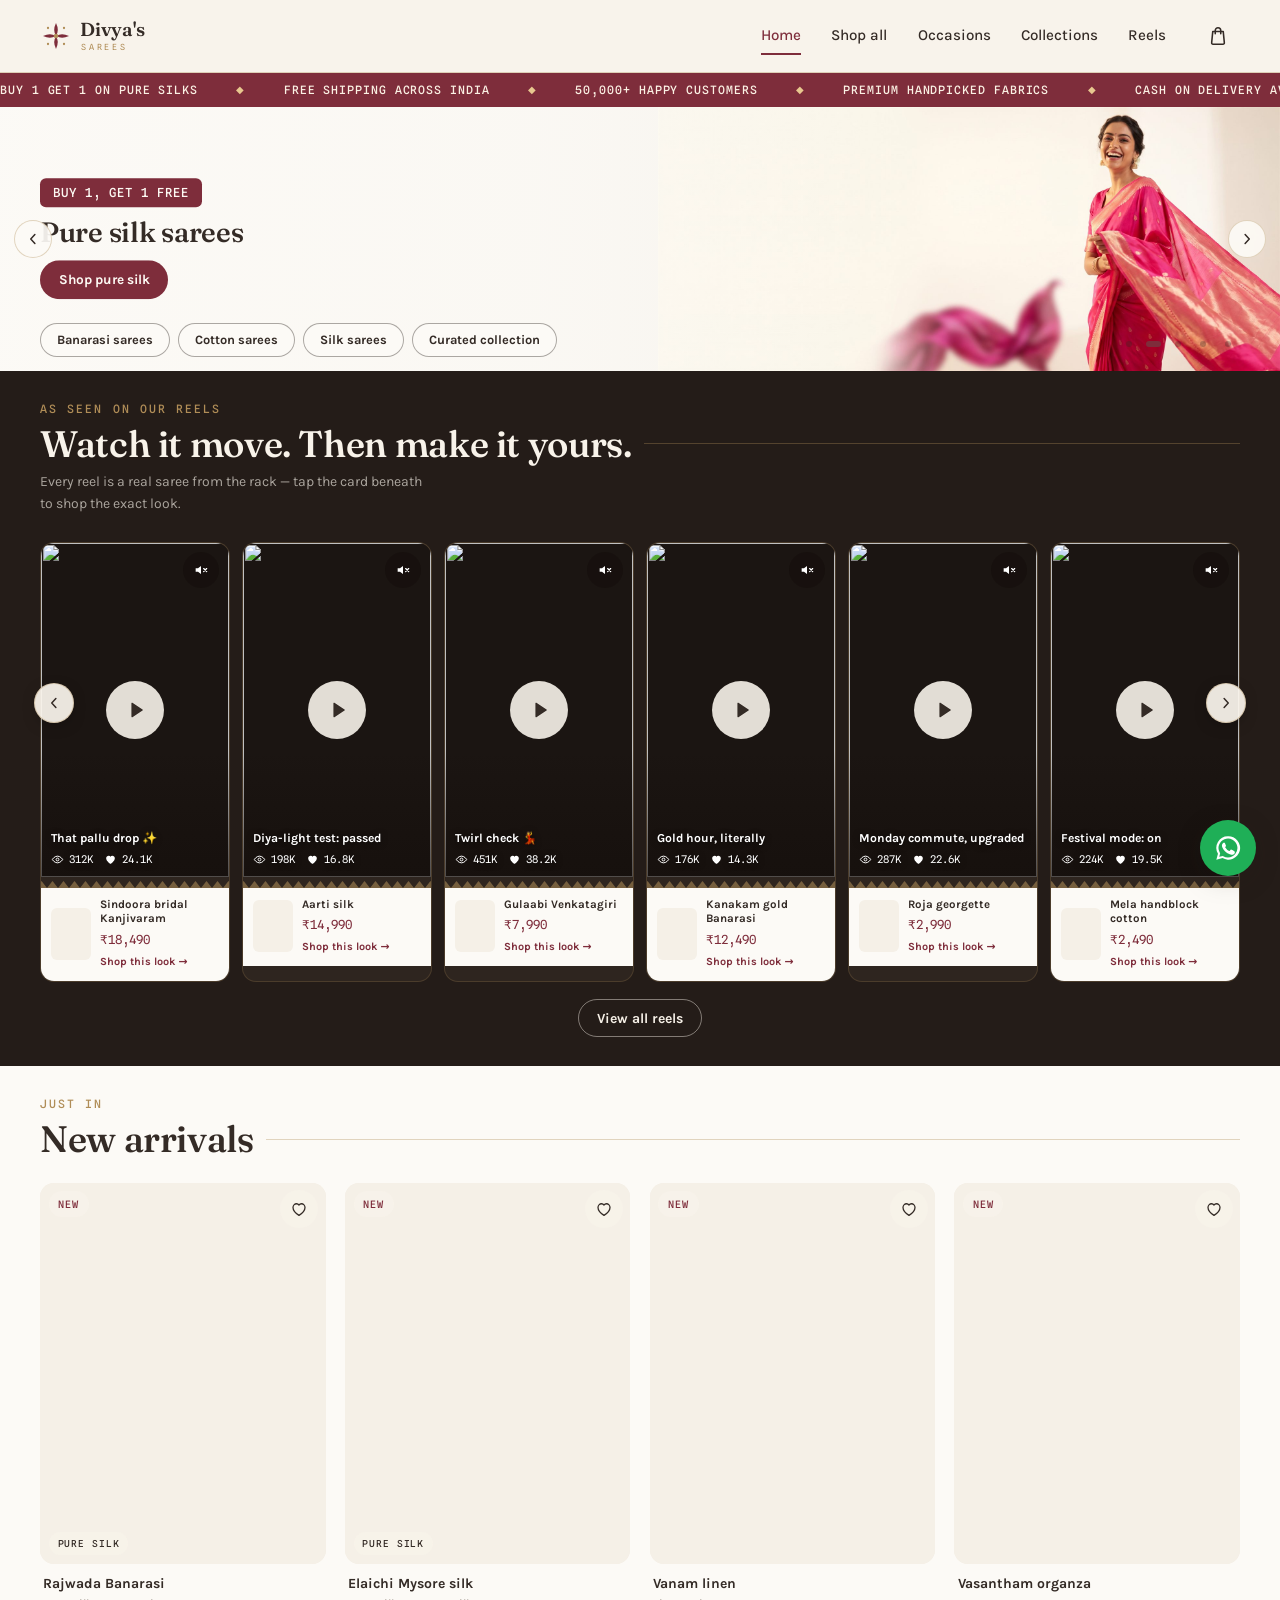
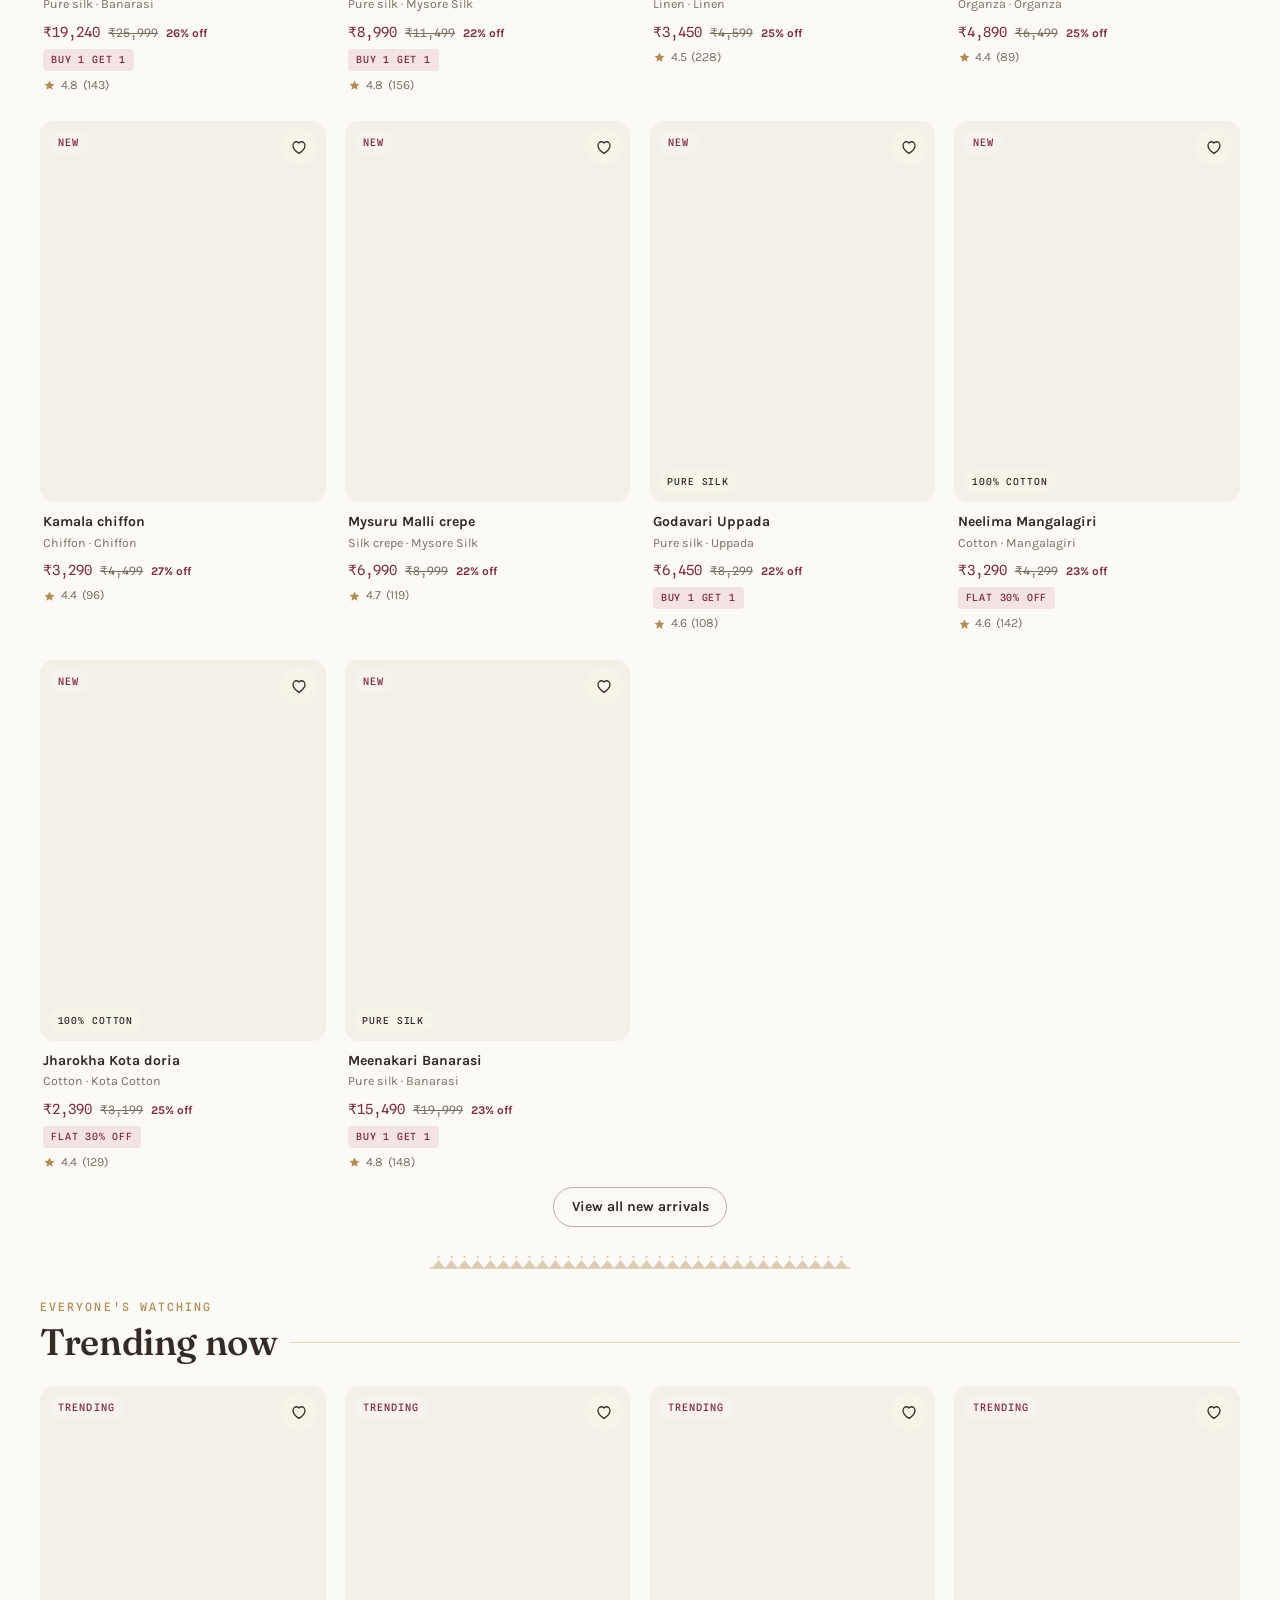
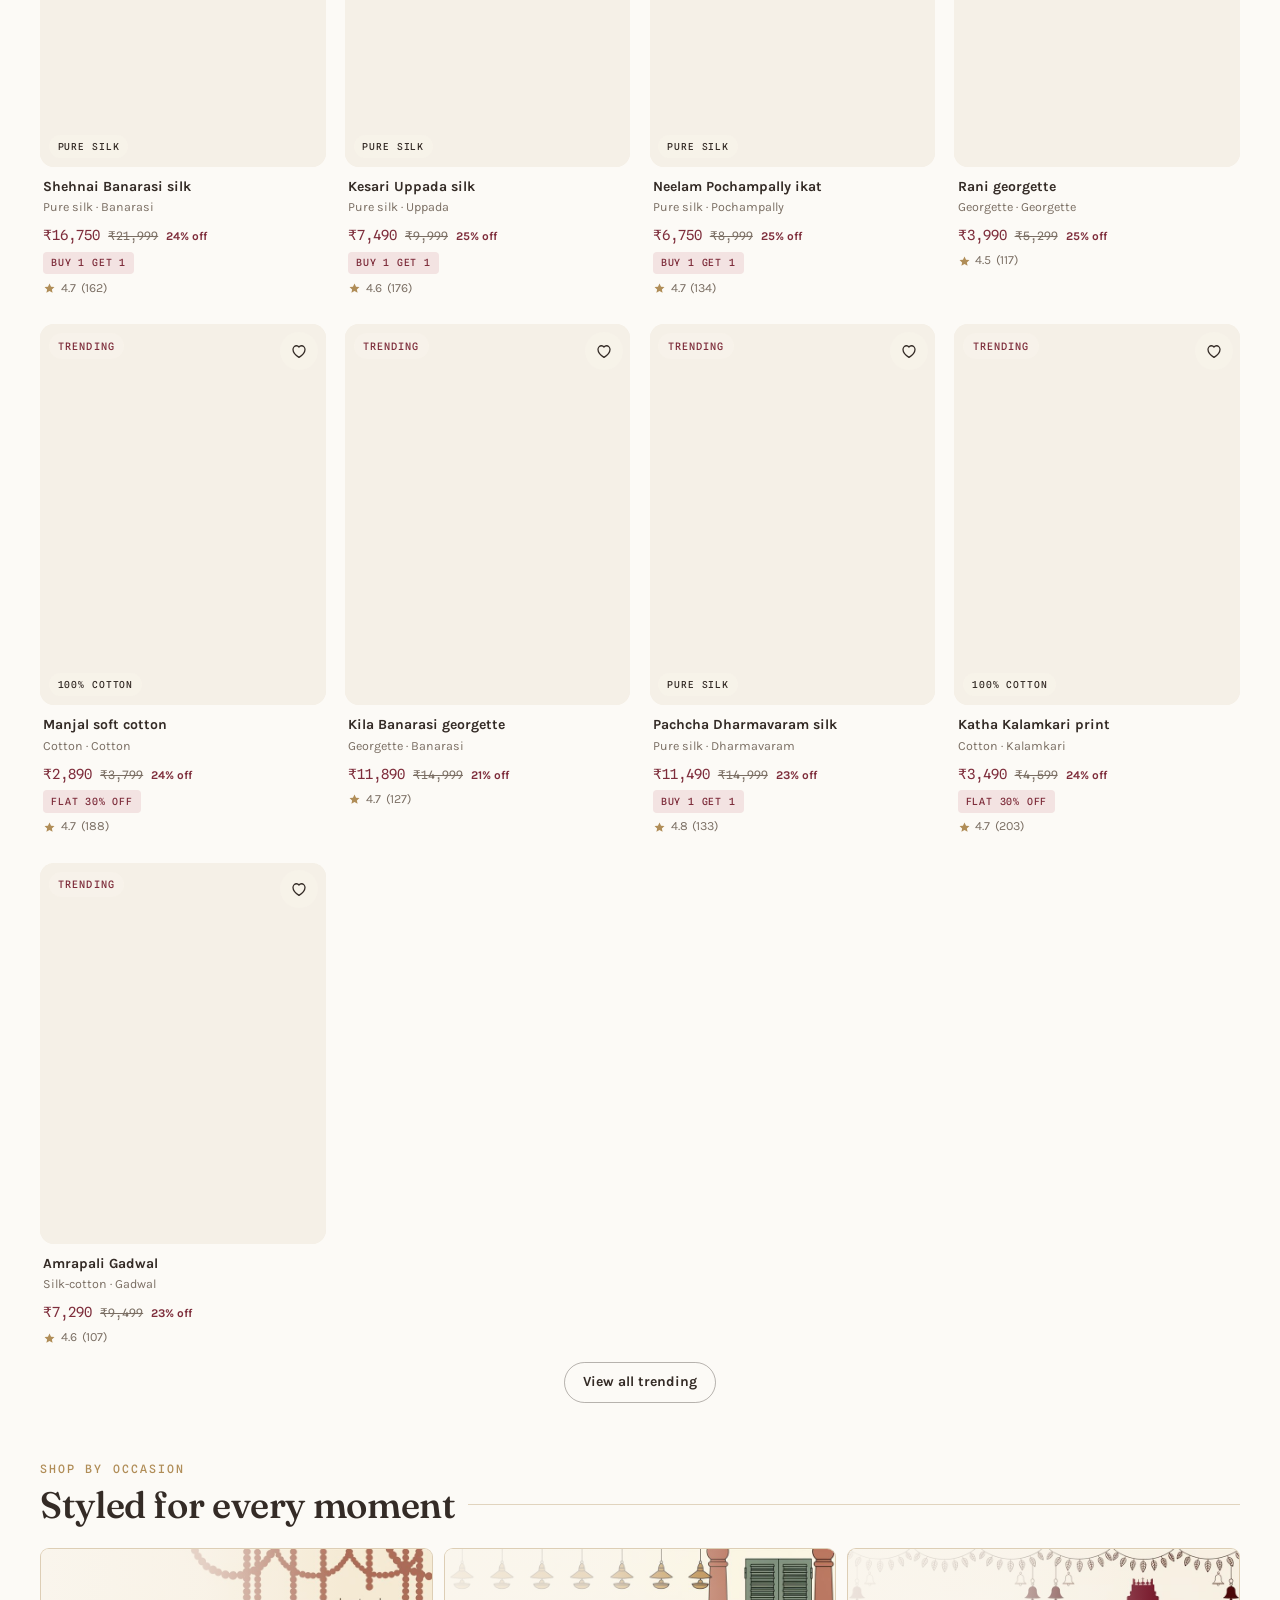
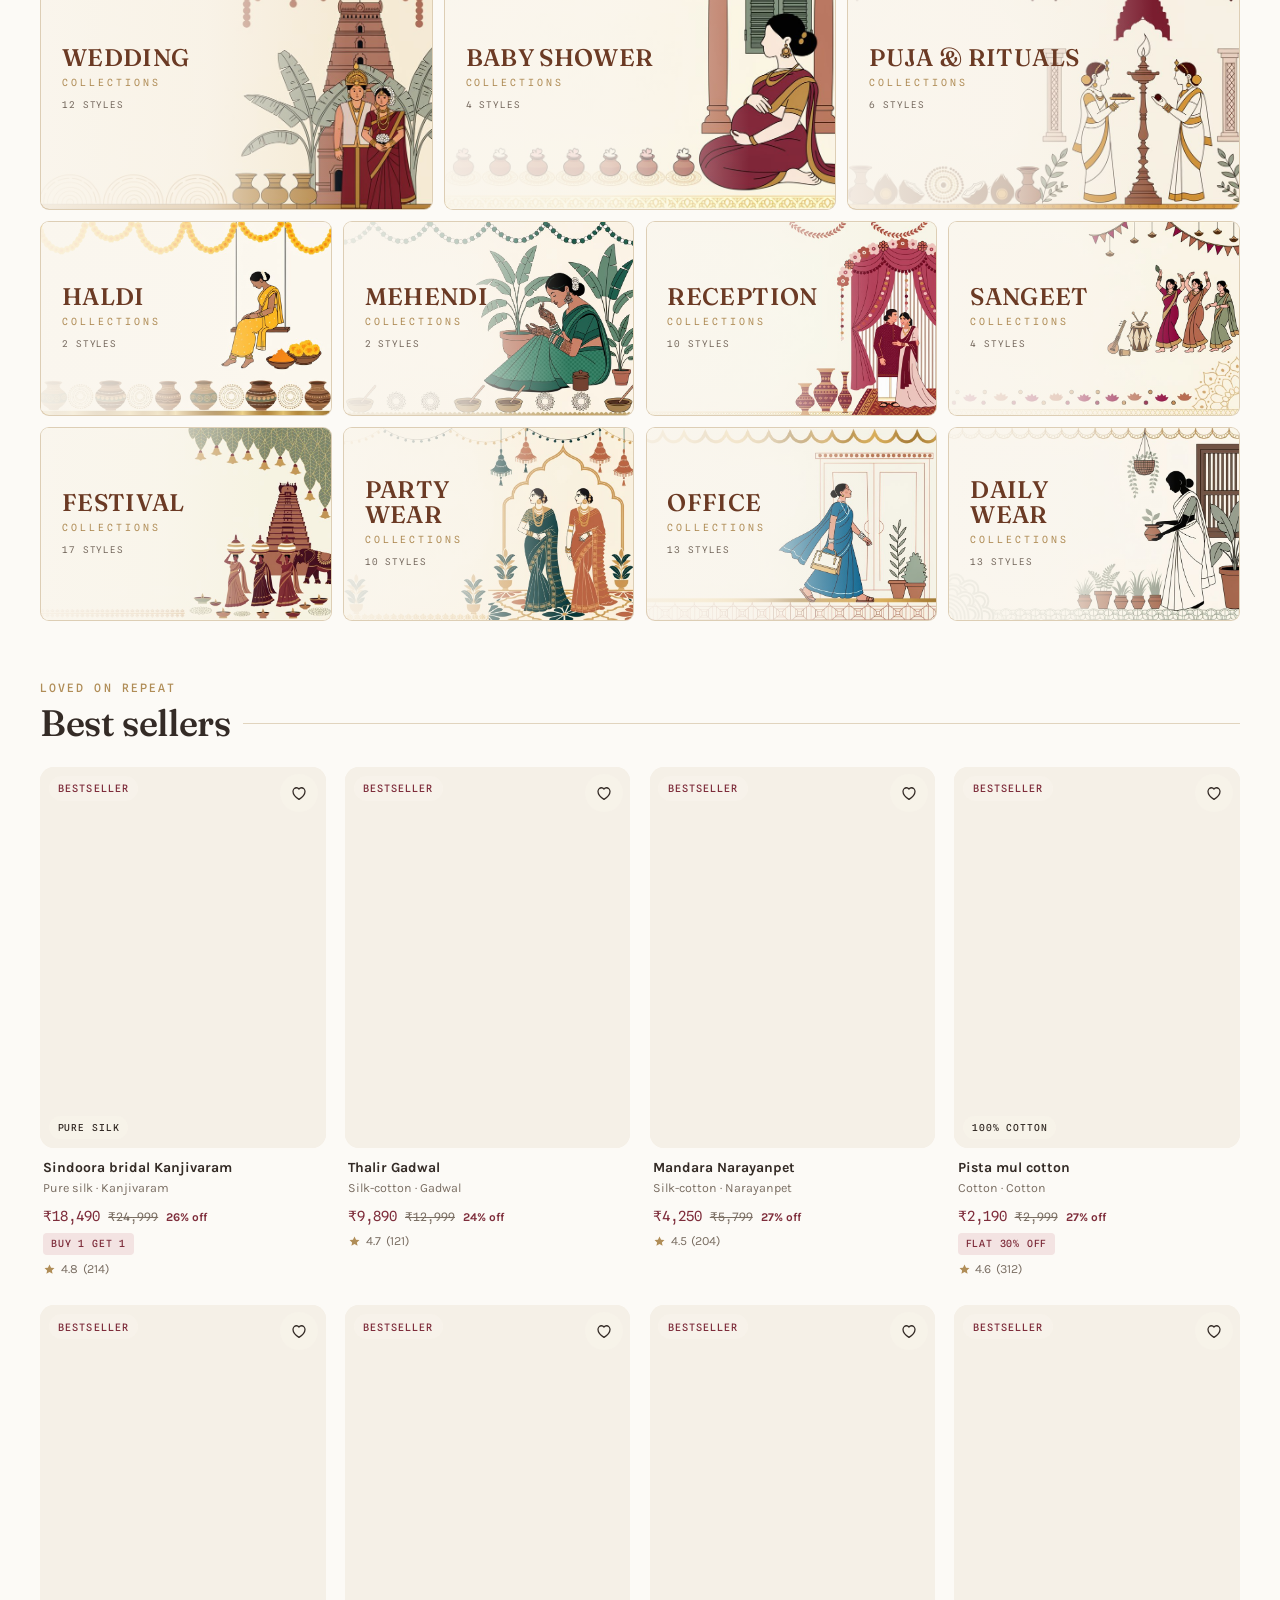
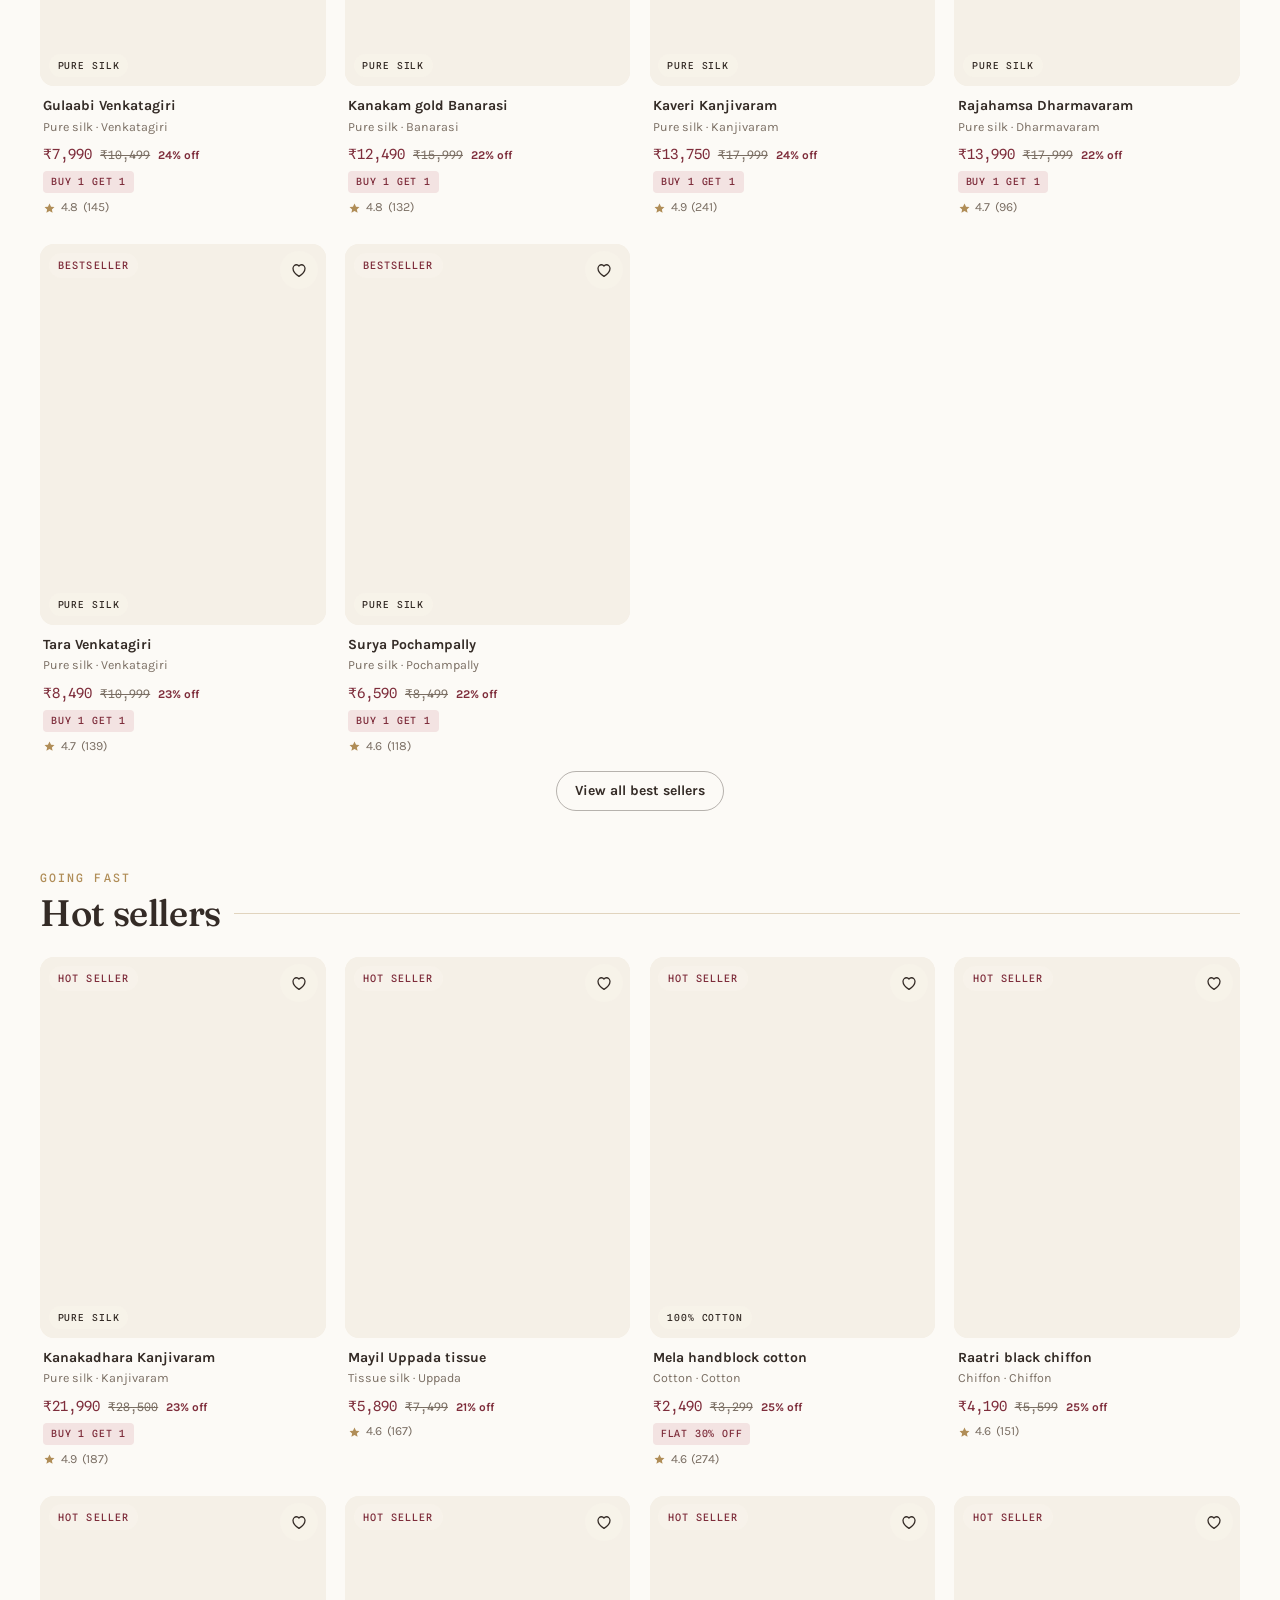
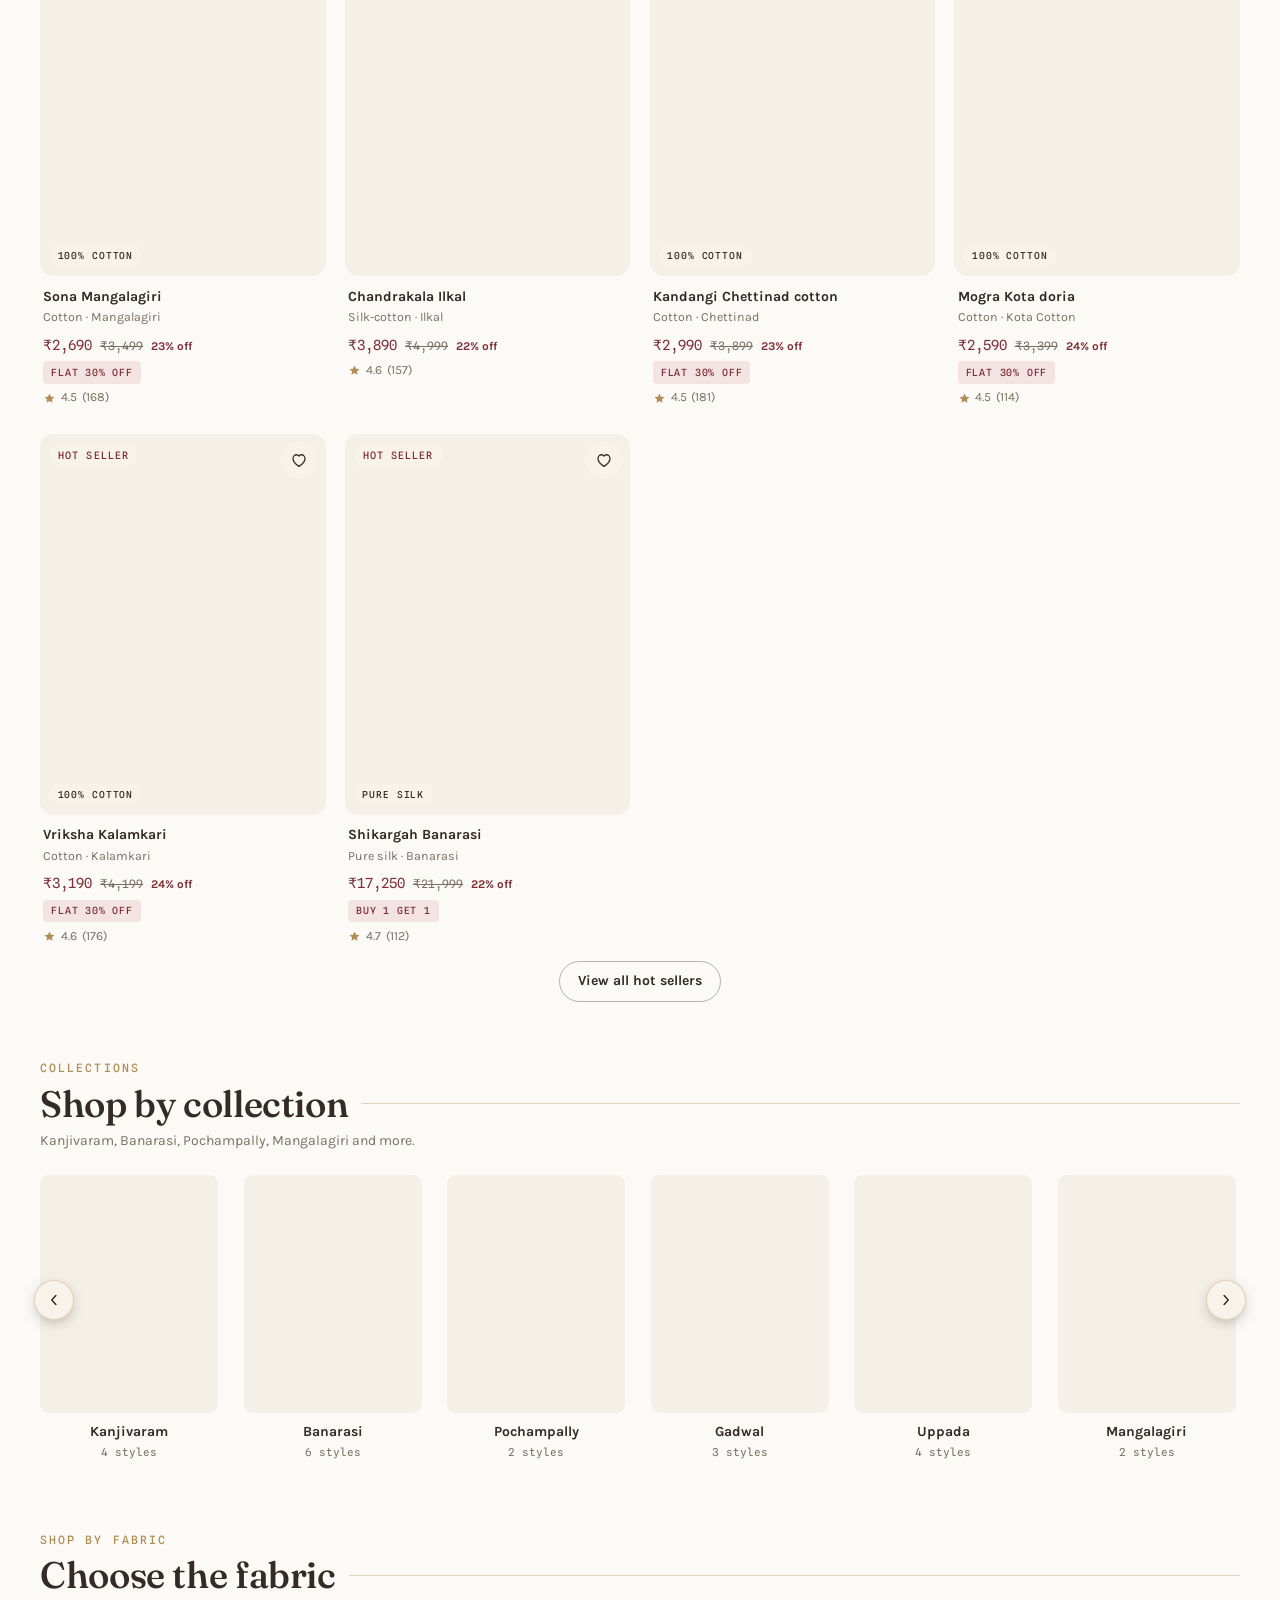
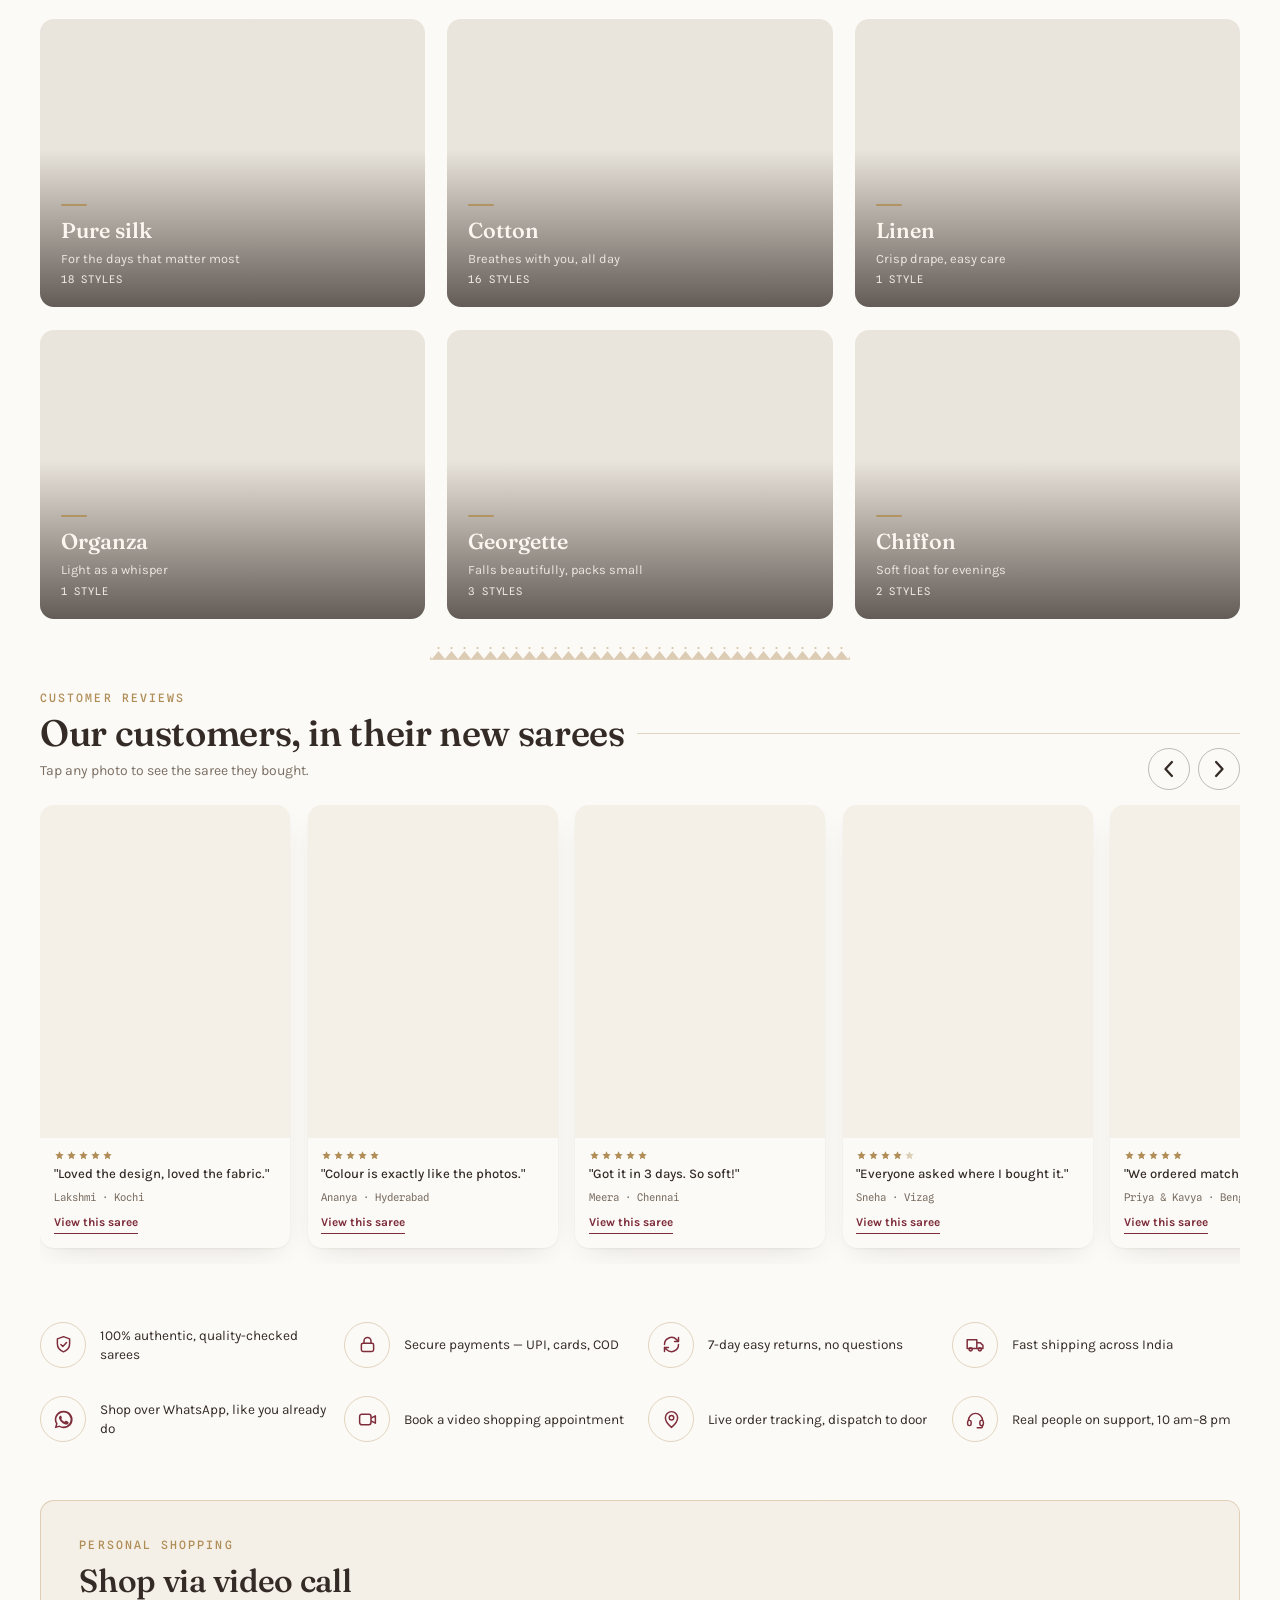
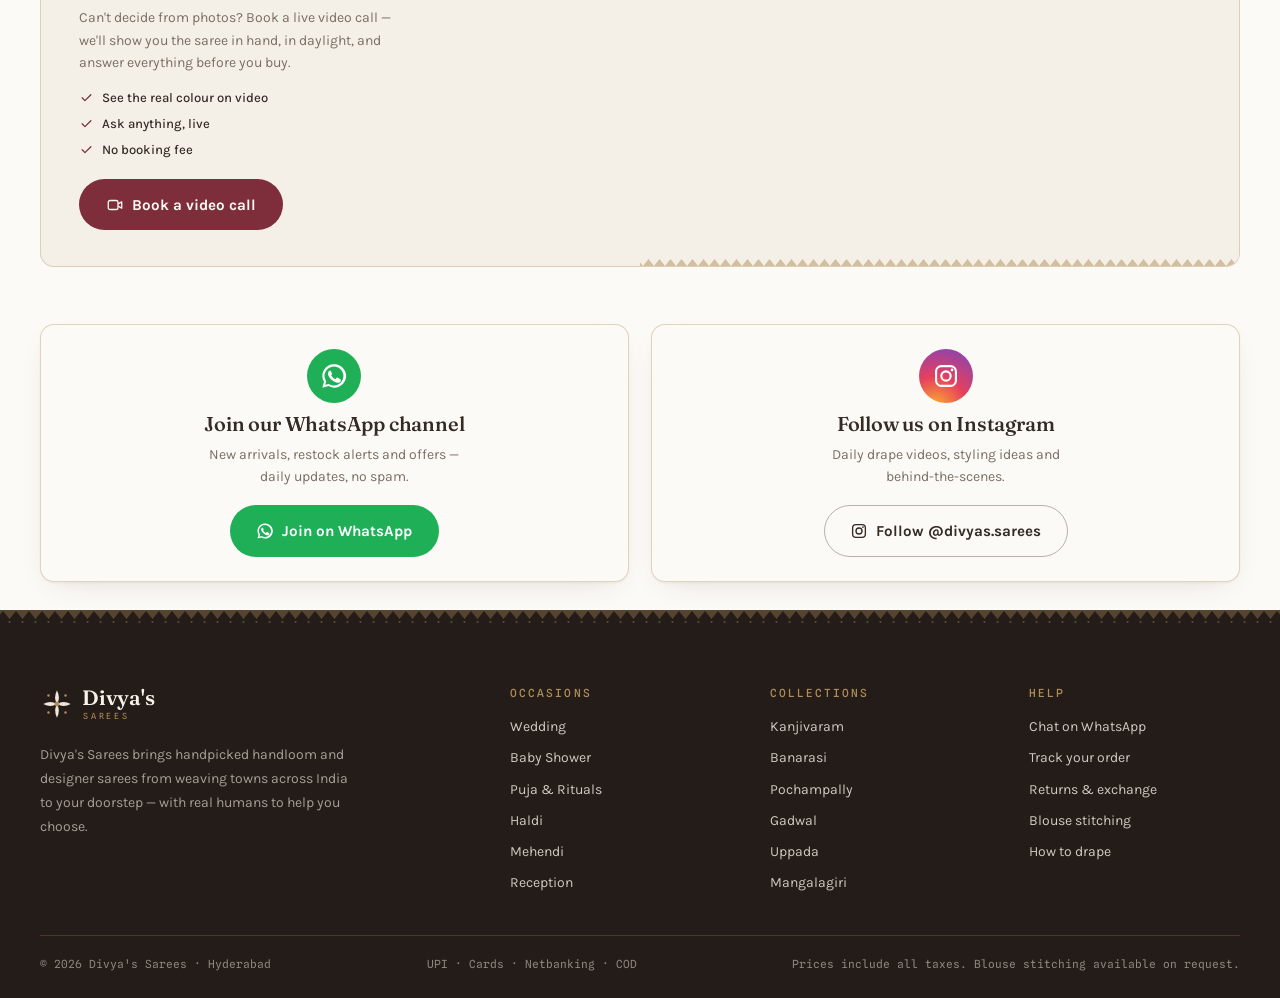
==== index.html @ c38b9ee7 "Initial commit: Divya's Sarees e-commerce template A production-ready, mobile-first e-commerce templ" ====
<!DOCTYPE html>
<html lang="en">
<head>
  <meta charset="UTF-8">
  <meta name="viewport" content="width=device-width, initial-scale=1.0">
  <title>Divya's Sarees — Handpicked sarees, delivered with love</title>
  <meta name="description" content="Handpicked Kanjivaram, Banarasi, cotton and designer sarees for weddings, festivals and every day. Shop on the site or over WhatsApp — fast shipping across India.">
  <meta name="theme-color" content="#FBF9F4">
  <link rel="preconnect" href="https://fonts.googleapis.com">
  <link rel="preconnect" href="https://fonts.gstatic.com" crossorigin>
  <link rel="preconnect" href="https://images.pexels.com">
  <link href="https://fonts.googleapis.com/css2?family=Fraunces:opsz,wght@9..144,450..650&family=Karla:wght@400;500;700&family=Spline+Sans+Mono:wght@400;500&display=swap" rel="stylesheet">
  <link rel="stylesheet" href="css/style.css">
  <link rel="icon" href="assets/brand/favicon.svg">
</head>
<body data-page="home">

  <main id="main">
    <h1 class="visually-hidden">Divya's Sarees — buy sarees online</h1>

    <!-- 1 · slim offer strip (compact on mobile, wider on desktop) -->
    <section class="offer-strip" id="offer-strip" aria-roledescription="carousel" aria-label="Current offers"></section>

    <!-- 2 · reels first — our buyers sell on Instagram -->
    <section class="section section--tight section--reels" id="reels">
      <div class="page">
        <div class="section-head reveal">
          <div>
            <span class="eyebrow">As seen on our reels</span>
            <h2>Watch it move. Then make it yours.</h2>
            <p class="sub">Every reel is a real saree from the rack — tap the card beneath to shop the exact look.</p>
          </div>
        </div>
        <div class="reel-wrap">
          <button class="reel-arrow reel-arrow--prev" type="button" aria-label="Scroll reels left"></button>
          <div class="reel-rail" id="reel-rail" tabindex="0" aria-label="Reels, scroll horizontally"></div>
          <button class="reel-arrow reel-arrow--next" type="button" aria-label="Scroll reels right"></button>
        </div>
        <div class="reel-foot">
          <button class="btn btn--ghost btn--sm" type="button" id="reel-viewall">View all reels</button>
        </div>
      </div>
    </section>

    <!-- 3 · new arrivals (vertical grid, View all below) -->
    <section class="section section--tight" id="new-arrivals">
      <div class="page">
        <div class="section-head reveal">
          <div><span class="eyebrow">Just in</span><h2>New arrivals</h2></div>
        </div>
        <div class="prod-grid" data-rail="new"></div>
        <div class="rail-foot"><a class="btn btn--ghost btn--sm" href="shop.html?tag=new">View all new arrivals</a></div>
      </div>
    </section>

    <div class="selvedge" aria-hidden="true"></div>

    <!-- 4 · trending -->
    <section class="section section--tight" id="trending">
      <div class="page">
        <div class="section-head reveal">
          <div><span class="eyebrow">Everyone's watching</span><h2>Trending now</h2></div>
        </div>
        <div class="prod-grid" data-rail="trending"></div>
        <div class="rail-foot"><a class="btn btn--ghost btn--sm" href="shop.html?tag=trending">View all trending</a></div>
      </div>
    </section>

    <!-- 5 · occasions: illustrated collection banners -->
    <section class="section section--tight" id="occasions">
      <div class="page">
        <div class="section-head reveal">
          <div>
            <span class="eyebrow">Shop by occasion</span>
            <h2>Styled for every moment</h2>
          </div>
        </div>
        <div class="occ-banners" id="occasion-grid"></div>
      </div>
    </section>

    <!-- 6 · best sellers -->
    <section class="section section--tight" id="bestsellers">
      <div class="page">
        <div class="section-head reveal">
          <div><span class="eyebrow">Loved on repeat</span><h2>Best sellers</h2></div>
        </div>
        <div class="prod-grid" data-rail="bestseller"></div>
        <div class="rail-foot"><a class="btn btn--ghost btn--sm" href="shop.html?tag=bestseller">View all best sellers</a></div>
      </div>
    </section>

    <!-- 7 · hot sellers -->
    <section class="section section--tight" id="hotsellers">
      <div class="page">
        <div class="section-head reveal">
          <div><span class="eyebrow">Going fast</span><h2>Hot sellers</h2></div>
        </div>
        <div class="prod-grid" data-rail="hot"></div>
        <div class="rail-foot"><a class="btn btn--ghost btn--sm" href="shop.html?tag=hot">View all hot sellers</a></div>
      </div>
    </section>

    <!-- 8 · collections -->
    <section class="section section--tight" id="collections">
      <div class="page">
        <div class="section-head reveal">
          <div>
            <span class="eyebrow">Collections</span>
            <h2>Shop by collection</h2>
            <p class="sub">Kanjivaram, Banarasi, Pochampally, Mangalagiri and more.</p>
          </div>
        </div>
        <div class="reel-wrap">
          <button class="reel-arrow reel-arrow--mid reel-arrow--prev" type="button" aria-label="Scroll collections left"></button>
          <div class="coll-rail" id="coll-rail" tabindex="0" aria-label="Collections, scroll horizontally"></div>
          <button class="reel-arrow reel-arrow--mid reel-arrow--next" type="button" aria-label="Scroll collections right"></button>
        </div>
      </div>
    </section>

    <!-- 9 · shop by fabric -->
    <section class="section section--tight" id="fabrics">
      <div class="page">
        <div class="section-head reveal">
          <div>
            <span class="eyebrow">Shop by fabric</span>
            <h2>Choose the fabric</h2>
          </div>
        </div>
        <div class="tile-grid tile-grid--fabric" id="fabric-grid"></div>
      </div>
    </section>

    <div class="selvedge" aria-hidden="true"></div>

    <!-- 10 · customer reviews -->
    <section class="section section--tight" id="testimonials">
      <div class="page">
        <div class="section-head reveal">
          <div>
            <span class="eyebrow" id="ugc-eyebrow"></span>
            <h2 id="ugc-title"></h2>
            <p class="sub" id="ugc-sub"></p>
          </div>
        </div>
        <div class="testi-wrap">
          <div class="testi-nav">
            <button type="button" data-testi="-1" aria-label="Previous photos"></button>
            <button type="button" data-testi="1" aria-label="Next photos"></button>
          </div>
          <div class="ugc-rail" id="ugc-rail" tabindex="0" aria-label="Customer photos, scroll horizontally"></div>
        </div>
      </div>
    </section>

    <!-- 11 · trust strip: authenticity, payments, support -->
    <section class="section section--tight" id="trust">
      <div class="page">
        <div class="trust-grid reveal" id="trust-grid"></div>
      </div>
    </section>

    <!-- 12 · shop via video call -->
    <section class="section section--tight" id="videocall">
      <div class="page">
        <div class="vcall reveal" id="vcall"></div>
      </div>
    </section>

    <!-- 13 · community: WhatsApp channel + Instagram -->
    <section class="section section--tight" id="community">
      <div class="page">
        <div class="community reveal" id="community-cards"></div>
      </div>
    </section>
  </main>

  <script src="js/data.js"></script>
  <script src="js/app.js"></script>
  <script src="js/home.js"></script>
</body>
</html>
---- css/style.css ----
/* =========================================================================
   DIVYA'S SAREES — STYLE
   Tokens first. The interface recedes; the sarees are the colour.
   ========================================================================= */

/* ---------- tokens ---------- */
:root {
  /* colour — brightened toward white while staying warm */
  --ivory: #FCFAF6;          /* canvas */
  --silk:  #F5F0E7;          /* secondary surface */
  --silk-deep: #EAE2D3;      /* pressed / borders on silk */
  --espresso: #342B26;       /* text */
  --espresso-deep: #241C18;  /* reels section canvas */
  --muted: #7A6E63;          /* secondary text */
  --kumkum: #7E2D3B;         /* the ONLY action colour */
  --kumkum-deep: #64222E;    /* hover / pressed */
  --kumkum-soft: #F3E3E2;    /* tint wash for tags */
  --zari: #B08D57;           /* antique gold — whisper only */
  --zari-faint: rgba(176, 141, 87, .35);
  --wa: #1FAF57;             /* WhatsApp brand affordance only */

  /* type */
  --f-display: "Fraunces", Georgia, serif;
  --f-body: "Karla", "Segoe UI", system-ui, sans-serif;
  --f-utility: "Spline Sans Mono", "Consolas", monospace;

  --fs-hero: clamp(2.1rem, 6.5vw, 3.6rem);
  --fs-h2: clamp(1.55rem, 4vw, 2.3rem);
  --fs-h3: clamp(1.1rem, 2.5vw, 1.35rem);
  --fs-body: 1rem;
  --fs-small: .875rem;
  --fs-label: .72rem;

  /* rhythm — tight, Suta-style */
  --space-section: clamp(1.9rem, 4.5vw, 3rem);
  --pad-page: clamp(1rem, 4vw, 2.5rem);
  --max-page: 1280px;
  --radius: 14px;
  --radius-s: 9px;
  --header-h: 60px;

  /* motion */
  --ease: cubic-bezier(.33, .8, .27, 1);
  --t-fast: .22s;
  --t-med: .45s;

  --shadow-card: 0 1px 2px rgba(52, 43, 38, .05), 0 10px 28px -14px rgba(52, 43, 38, .18);
  --shadow-float: 0 6px 30px -8px rgba(36, 28, 24, .35);
}
@media (min-width: 768px) { :root { --header-h: 72px; } }

/* ---------- the zari selvedge (signature) ---------- */
/* a fine woven temple-border: triangle teeth + dots, antique gold */
.selvedge {
  height: 13px;
  background-image: url("data:image/svg+xml,%3Csvg xmlns='http://www.w3.org/2000/svg' width='26' height='13' viewBox='0 0 26 13'%3E%3Cpath d='M0 13 L6.5 5 L13 13 Z M13 13 L19.5 5 L26 13 Z' fill='%23B08D57' fill-opacity='.42'/%3E%3Ccircle cx='6.5' cy='2' r='1.1' fill='%23B08D57' fill-opacity='.5'/%3E%3Ccircle cx='19.5' cy='2' r='1.1' fill='%23B08D57' fill-opacity='.5'/%3E%3C/svg%3E");
  background-repeat: repeat-x;
  background-position: center bottom;
  border-bottom: 1px solid var(--zari-faint);
  margin: 0 auto;
  max-width: min(88vw, 420px);
}
.selvedge--wide { max-width: none; }
.selvedge--flip { transform: scaleY(-1); }
.selvedge--dark { filter: none; opacity: .85; border-bottom-color: rgba(176,141,87,.45); }

/* ---------- base ---------- */
*, *::before, *::after { box-sizing: border-box; }
html { scroll-behavior: smooth; -webkit-text-size-adjust: 100%; }
body {
  margin: 0;
  background: var(--ivory);
  color: var(--espresso);
  font-family: var(--f-body);
  font-size: var(--fs-body);
  line-height: 1.6;
  -webkit-font-smoothing: antialiased;
}
img, video { max-width: 100%; display: block; }
a { color: inherit; }
button { font-family: inherit; cursor: pointer; }
h1, h2, h3, h4 { font-family: var(--f-display); font-weight: 550; line-height: 1.15; margin: 0; letter-spacing: -.01em; }
p { margin: 0; }
:focus-visible { outline: 2px solid var(--kumkum); outline-offset: 3px; border-radius: 4px; }
::selection { background: var(--kumkum); color: var(--ivory); }

.page { max-width: var(--max-page); margin-inline: auto; padding-inline: var(--pad-page); }
.visually-hidden {
  position: absolute; width: 1px; height: 1px; margin: -1px;
  clip-path: inset(50%); overflow: hidden; white-space: nowrap;
}
.skip-link {
  position: absolute; left: 1rem; top: -3rem; z-index: 200;
  background: var(--kumkum); color: #fff; padding: .5rem 1rem;
  border-radius: 6px; text-decoration: none; transition: top var(--t-fast);
}
.skip-link:focus { top: .6rem; }

/* ---------- buttons & controls ---------- */
.btn {
  display: inline-flex; align-items: center; justify-content: center; gap: .5rem;
  font-family: var(--f-body); font-weight: 700; font-size: .95rem;
  border-radius: 999px; padding: .78rem 1.6rem; min-height: 46px;
  border: 1.5px solid transparent; text-decoration: none;
  transition: background var(--t-fast) var(--ease), color var(--t-fast), border-color var(--t-fast), transform var(--t-fast);
}
.btn:active { transform: scale(.98); }
.btn svg { width: 18px; height: 18px; flex: 0 0 auto; }
.btn--primary { background: var(--kumkum); color: #FDF9F3; }
.btn--primary:hover { background: var(--kumkum-deep); }
.btn--ghost { background: transparent; color: var(--espresso); border-color: rgba(52,43,38,.35); }
.btn--ghost:hover { border-color: var(--espresso); }
.btn--onimage { background: rgba(248,243,234,.92); color: var(--espresso); }
.btn--onimage:hover { background: var(--ivory); }
.btn--line {
  background: none; border: none; padding: .25rem 0; min-height: 0; border-radius: 0;
  color: var(--kumkum); font-weight: 700; font-size: var(--fs-small);
  text-decoration: none; position: relative;
}
.btn--line::after {
  content: ""; position: absolute; left: 0; right: 0; bottom: -2px; height: 1.5px;
  background: var(--kumkum); transform: scaleX(.55); transform-origin: left;
  transition: transform var(--t-fast) var(--ease);
}
.btn--line:hover::after { transform: scaleX(1); }
.btn--sm { padding: .5rem 1.1rem; min-height: 38px; font-size: var(--fs-small); }

.icon-btn {
  display: inline-flex; align-items: center; justify-content: center;
  width: 44px; height: 44px; border-radius: 50%;
  border: none; background: transparent; color: var(--espresso);
  transition: background var(--t-fast);
  position: relative;
}
.icon-btn:hover { background: var(--silk); }
.icon-btn svg { width: 22px; height: 22px; }

.eyebrow {
  font-family: var(--f-utility); font-size: var(--fs-label);
  letter-spacing: .18em; text-transform: uppercase; color: var(--zari);
  font-weight: 500;
}
.u-mono { font-family: var(--f-utility); }

/* ---------- header ---------- */
.site-header {
  position: sticky; top: 0; z-index: 100;
  background: rgba(248, 243, 234, .93);
  backdrop-filter: blur(10px); -webkit-backdrop-filter: blur(10px);
  border-bottom: 1px solid var(--zari-faint);
}
.site-header__in {
  height: var(--header-h);
  display: flex; align-items: center; gap: .25rem;
}
/* ---------- logo lockup: butta mark + two-line wordmark ---------- */
.logo {
  display: inline-flex; align-items: center; gap: .5rem;
  text-decoration: none; color: var(--espresso);
  margin-right: auto;
}
.logo__mark { width: 30px; height: 30px; flex: 0 0 auto; display: block; }
.logo__mark svg { width: 100%; height: 100%; display: block; }
.lm-petal { fill: var(--kumkum); }
.lm-zari { fill: var(--zari); }
.logo__type { display: flex; flex-direction: column; line-height: 1; }
.logo__type strong {
  font-family: var(--f-display); font-weight: 600; font-size: 1.18rem;
  letter-spacing: -.012em;
}
.logo__type em {
  font-style: normal; font-family: var(--f-utility);
  font-size: .53rem; letter-spacing: .34em; text-transform: uppercase;
  color: var(--zari); margin-top: .22rem; margin-left: .1em;
}
.logo:hover .logo__type strong { color: var(--kumkum); }
/* on the espresso footer the maroon petals would disappear */
.site-footer .lm-petal { fill: #F2E6D8; }
.site-footer .logo { color: #F8F3EA; }
.site-footer .logo__mark { width: 34px; height: 34px; }
.site-footer .logo__type strong { font-size: 1.3rem; }
@media (min-width: 900px) { .logo__mark { width: 32px; height: 32px; } }
.main-nav { display: none; }
@media (min-width: 900px) {
  .main-nav { display: flex; gap: 1.9rem; margin-right: 1.6rem; }
  .main-nav > a, .nav-dd > a {
    text-decoration: none; font-weight: 500; font-size: .95rem; padding: .35rem 0;
    border-bottom: 2px solid transparent; transition: border-color var(--t-fast), color var(--t-fast);
    display: inline-block;
  }
  .main-nav > a:hover, .main-nav a[aria-current="page"],
  .nav-dd:hover > a, .nav-dd:focus-within > a { color: var(--kumkum); border-bottom-color: var(--kumkum); }
  .nav-toggle { display: none !important; }

  /* hover dropdowns: options pop up without clicking */
  .nav-dd { position: relative; }
  .nav-dd__menu {
    position: absolute; top: 100%; left: 50%; transform: translateX(-50%) translateY(6px);
    padding-top: 14px; /* hover bridge */
    opacity: 0; visibility: hidden; transition: opacity var(--t-fast), transform var(--t-fast), visibility var(--t-fast);
    z-index: 120;
  }
  .nav-dd:hover .nav-dd__menu, .nav-dd:focus-within .nav-dd__menu {
    opacity: 1; visibility: visible; transform: translateX(-50%) translateY(0);
  }
  .nav-dd__panel {
    background: var(--ivory); border: 1px solid var(--zari-faint); border-radius: 12px;
    box-shadow: var(--shadow-float); padding: 1rem 1.2rem;
    display: flex; gap: 1.8rem;
  }
  .nav-dd__panel h5 {
    font-family: var(--f-utility); font-size: .64rem; letter-spacing: .14em;
    text-transform: uppercase; color: var(--zari); font-weight: 500; margin: 0 0 .55rem;
  }
  .nav-dd__panel ul { list-style: none; margin: 0; padding: 0; min-width: 140px; }
  .nav-dd__panel li a {
    display: block; padding: .28rem 0; font-size: .88rem; text-decoration: none;
    border-bottom: none; white-space: nowrap;
  }
  .nav-dd__panel li a:hover { color: var(--kumkum); }
  .nav-dd__panel li a.more { color: var(--kumkum); font-weight: 700; }
}
.cart-count {
  position: absolute; top: 4px; right: 2px;
  min-width: 17px; height: 17px; padding: 0 4px; border-radius: 999px;
  background: var(--kumkum); color: #fff;
  font-family: var(--f-utility); font-size: .62rem; font-weight: 500;
  display: flex; align-items: center; justify-content: center;
}
.cart-count[hidden] { display: none; }

/* mobile menu drawer */
.menu-drawer {
  position: fixed; inset: 0; z-index: 150; visibility: hidden;
}
.menu-drawer.open { visibility: visible; }
.menu-drawer__scrim, .cart-drawer__scrim, .sheet__scrim {
  position: absolute; inset: 0; background: rgba(36, 28, 24, .45);
  opacity: 0; transition: opacity var(--t-med) var(--ease);
}
.menu-drawer.open .menu-drawer__scrim { opacity: 1; }
.menu-drawer__panel {
  position: absolute; top: 0; bottom: 0; left: 0; width: min(84vw, 340px);
  background: var(--ivory); padding: 1.25rem 1.5rem 2rem;
  transform: translateX(-102%); transition: transform var(--t-med) var(--ease);
  overflow-y: auto; display: flex; flex-direction: column;
}
.menu-drawer.open .menu-drawer__panel { transform: none; }
.menu-drawer__head { display: flex; align-items: center; justify-content: space-between; margin-bottom: .75rem; }
.menu-drawer nav { display: flex; flex-direction: column; }
.menu-drawer nav a {
  text-decoration: none; font-family: var(--f-display); font-size: 1.35rem; font-weight: 550;
  padding: .8rem 0; border-bottom: 1px solid var(--silk-deep);
}
.menu-drawer nav a:hover { color: var(--kumkum); }
.menu-drawer__foot { margin-top: auto; padding-top: 1.5rem; color: var(--muted); font-size: var(--fs-small); }

/* ---------- sections ---------- */
.section { padding-block: var(--space-section); }
.section--tight { padding-block: calc(var(--space-section) * .6); }
.section--silk { background: var(--silk); }
.section-head {
  display: flex; align-items: flex-end; justify-content: space-between; gap: 1rem;
  margin-bottom: clamp(.9rem, 2.5vw, 1.4rem);
}
.section-head > div:first-child { flex: 1; min-width: 0; }
.section-head h2 {
  font-size: var(--fs-h2);
  display: flex; align-items: center; gap: .8rem;
}
/* the zari rule: a thin gold line runs from the title to the edge (Suta-style) */
.section-head h2::after {
  content: ""; flex: 1; height: 1px; background: var(--zari-faint); min-width: 24px;
}
.section-head .eyebrow { display: block; margin-bottom: .3rem; }
.section-head p.sub { color: var(--muted); margin-top: .35rem; max-width: 48ch; font-size: var(--fs-small); }

/* ---------- reveal (fade only — no vertical movement) ---------- */
.reveal { opacity: 0; transition: opacity .6s var(--ease); }
.reveal.in { opacity: 1; }
@media (prefers-reduced-motion: reduce) {
  .reveal { opacity: 1; transition: none; }
  html { scroll-behavior: auto; }
  *, *::before, *::after { animation-duration: .01ms !important; transition-duration: .01ms !important; }
}

/* ---------- image frames & skeleton ---------- */
.img-frame {
  display: block; position: relative; overflow: hidden; background: var(--silk);
  border-radius: var(--radius);
}
.img-frame::before {
  content: ""; position: absolute; inset: 0;
  background: linear-gradient(100deg, transparent 30%, rgba(255,255,255,.45) 50%, transparent 70%);
  transform: translateX(-100%); animation: shimmer 1.6s infinite;
  z-index: 1;
}
.img-frame.loaded::before { display: none; }
@keyframes shimmer { to { transform: translateX(100%); } }
.img-frame img {
  width: 100%; height: 100%; object-fit: cover;
  opacity: 0; transition: opacity .5s ease;
}
.img-frame.loaded img { opacity: 1; }

/* ---------- offer ribbon (scrolling marquee under the header) ---------- */
.marquee {
  background: var(--kumkum); color: #FBF1E4;
  overflow: hidden; padding: .48rem 0;
  font-family: var(--f-utility); font-size: .72rem; font-weight: 500;
  letter-spacing: .08em; text-transform: uppercase;
}
.marquee__track {
  display: flex; gap: 2.4rem; width: max-content;
  animation: marquee 30s linear infinite;
}
.marquee:hover .marquee__track { animation-play-state: paused; }
.marquee__track span { display: inline-flex; align-items: center; gap: 2.4rem; white-space: nowrap; }
.marquee__track i { font-style: normal; color: #E8C88F; font-size: .6rem; }
@keyframes marquee { to { transform: translateX(-50%); } }
@media (prefers-reduced-motion: reduce) { .marquee__track { animation: none; } }

/* ---------- slim offer strip (compact mobile / wider desktop) ----------
   Images are true 21:9 banners composed for band cropping.               */
.offer-strip {
  position: relative; overflow: hidden;
  height: 190px; background: var(--silk);
}
.offer-strip__slide {
  position: absolute; inset: 0; opacity: 0; transition: opacity .5s ease;
  pointer-events: none;
}
.offer-strip__slide.active { opacity: 1; pointer-events: auto; }
.offer-strip__slide { background: #F7F4EE; } /* matches the banner's ivory field */
.offer-strip__slide img {
  width: 100%; height: 100%; object-fit: cover; object-position: right 30%;
}
.offer-strip__slide::after {
  content: ""; position: absolute; inset: 0;
  background: linear-gradient(90deg, rgba(252, 250, 246, .95) 0%, rgba(252, 250, 246, .66) 42%, rgba(252, 250, 246, 0) 68%);
}
.offer-strip__copy {
  position: absolute; z-index: 2; left: 0; right: 0; top: 50%; transform: translateY(-50%);
  max-width: var(--max-page); margin-inline: auto; padding-inline: var(--pad-page);
  color: var(--espresso);
}
.offer-strip__badge {
  display: inline-block; background: var(--kumkum); color: #FDF9F3;
  font-family: var(--f-utility); font-size: .66rem; font-weight: 500;
  letter-spacing: .08em; text-transform: uppercase;
  padding: .24rem .6rem; border-radius: 5px; margin-bottom: .4rem;
}
.offer-strip__copy h2 { font-size: 1.1rem; max-width: 16ch; }
.offer-strip__copy .go {
  margin-top: .5rem; min-height: 34px; padding: .3rem .9rem; font-size: .76rem;
}
.offer-strip__pills { display: none; }
.offer-strip__arrow {
  position: absolute; z-index: 3; top: 50%; transform: translateY(-50%);
  width: 30px; height: 30px; border-radius: 50%; border: 1px solid var(--zari-faint);
  background: rgba(252, 250, 246, .92); color: var(--espresso);
  display: grid; place-items: center; transition: background var(--t-fast);
}
.offer-strip__arrow svg { width: 15px; height: 15px; }
.offer-strip__arrow:hover { background: var(--ivory); }
.offer-strip__arrow--prev { left: .5rem; }
.offer-strip__arrow--next { right: .5rem; }
.offer-strip__dots {
  position: absolute; z-index: 3; right: var(--pad-page); bottom: .3rem;
  display: flex; gap: .05rem;
}
.offer-strip__dots button {
  width: 24px; height: 24px; border: none; background: none; padding: 0;
  display: grid; place-items: center;
}
.offer-strip__dots button::after {
  content: ""; width: 6px; height: 6px; border-radius: 50%;
  background: rgba(52, 43, 38, .3); transition: all var(--t-fast);
}
.offer-strip__dots button[aria-current="true"]::after { background: var(--kumkum); width: 15px; border-radius: 99px; }
@media (min-width: 900px) {
  .offer-strip { height: 264px; }
  /* contain, pinned right: the model is never cropped; scrim blends the seam */
  .offer-strip__slide img { object-fit: contain; object-position: right center; }
  .offer-strip__badge { font-size: .78rem; padding: .3rem .8rem; border-radius: 6px; margin-bottom: .55rem; }
  .offer-strip__copy h2 { font-size: 1.75rem; max-width: 18ch; }
  .offer-strip__copy .go { margin-top: .7rem; min-height: 38px; padding: .5rem 1.1rem; font-size: .85rem; }
  .offer-strip__pills {
    display: flex; position: absolute; z-index: 3; left: 0; right: 0; bottom: .85rem;
    max-width: var(--max-page); margin-inline: auto; padding-inline: var(--pad-page);
    gap: .5rem;
  }
  .offer-strip__pills a {
    background: rgba(252, 250, 246, .95); border: 1.5px solid rgba(52, 43, 38, .4);
    color: var(--espresso); text-decoration: none;
    font-size: .8rem; font-weight: 700; padding: .38rem 1rem; border-radius: 999px;
    transition: all var(--t-fast);
  }
  .offer-strip__pills a:hover { background: var(--kumkum); border-color: var(--kumkum); color: #FDF9F3; }
  .offer-strip__arrow { width: 38px; height: 38px; }
  .offer-strip__arrow svg { width: 18px; height: 18px; }
  .offer-strip__arrow--prev { left: .9rem; }
  .offer-strip__arrow--next { right: .9rem; }
  .offer-strip__dots { bottom: .95rem; }
}

/* ---------- occasion collection banners (illustrated, text in CSS) ------
   Illustration art sits in the image; the wordmark is real type so the
   whole set re-skins by editing data, not by re-cutting artwork.        */
.occ-banners {
  display: grid; grid-template-columns: 1fr; gap: .6rem;
}
@media (min-width: 760px) {
  .occ-banners { grid-template-columns: repeat(12, 1fr); gap: .7rem; }
  .occ-banner { grid-column: span 3; }
  .occ-banner:nth-child(-n+3) { grid-column: span 4; }
}
.occ-banner {
  position: relative; display: block; text-decoration: none;
  border-radius: var(--radius-s); overflow: hidden;
  aspect-ratio: 21 / 9; background: var(--silk);
  border: 1px solid var(--zari-faint);
}
@media (min-width: 760px) { .occ-banner { aspect-ratio: 3 / 2; } }
.occ-banner .img-frame { position: absolute; inset: 0; border-radius: 0; }
.occ-banner .img-frame img { transition: opacity .5s ease, transform .7s var(--ease); }
.occ-banner:hover .img-frame img { transform: scale(1.04); }
/* soft wash so the wordmark always reads over the artwork */
.occ-banner::after {
  content: ""; position: absolute; inset: 0; z-index: 1;
  background: linear-gradient(90deg, rgba(250, 246, 238, .92) 0%, rgba(250, 246, 238, .72) 42%, rgba(250, 246, 238, 0) 78%);
}
.occ-banner__wm {
  position: absolute; z-index: 2; left: 0; top: 50%; transform: translateY(-50%);
  padding: 0 1rem; max-width: 68%;
}
.occ-banner__wm strong {
  display: block; font-family: var(--f-display); font-weight: 550;
  font-size: clamp(1rem, 3.4vw, 1.5rem); line-height: 1.05;
  text-transform: uppercase; letter-spacing: .015em; color: #6B3A24;
}
.occ-banner__wm em {
  display: block; font-style: normal; font-family: var(--f-utility);
  font-size: .58rem; letter-spacing: .3em; text-transform: uppercase;
  color: var(--zari); margin-top: .3rem;
}
.occ-banner__wm .count {
  display: block; font-family: var(--f-utility); font-size: .58rem;
  letter-spacing: .1em; text-transform: uppercase; color: var(--muted); margin-top: .45rem;
}
@media (min-width: 760px) {
  .occ-banner__wm { padding: 0 1.3rem; }
  .occ-banner__wm em { font-size: .62rem; }
}

/* ---------- occasions: small boxes ---------- */
.occ-grid {
  display: grid; grid-template-columns: repeat(3, 1fr);
  gap: .7rem .6rem;
}
@media (min-width: 900px) {
  .occ-grid { grid-template-columns: repeat(6, 1fr); gap: .8rem .7rem; }
}
.occ-tile { display: block; text-decoration: none; }
.occ-tile .img-frame { aspect-ratio: 1; border-radius: 10px; }
.occ-tile .img-frame img { transition: opacity .5s ease, transform .6s var(--ease); }
.occ-tile:hover .img-frame img { transform: scale(1.05); }
.occ-tile__meta { padding: .35rem .1rem 0; }
.occ-tile__meta strong { display: block; font-size: .82rem; font-weight: 700; line-height: 1.25; }
.occ-tile__meta .count { font-family: var(--f-utility); font-size: .62rem; color: var(--muted); display: block; }
.occ-tile__meta .go { font-size: .72rem; font-weight: 700; color: var(--kumkum); }
.occ-tile:hover .go { text-decoration: underline; text-underline-offset: 2px; }

/* View all under vertical product grids */
.rail-foot { text-align: center; margin-top: .9rem; }

/* ---------- tiles (occasion / fabric) ---------- */
.tile-grid {
  display: grid; grid-template-columns: repeat(2, 1fr);
  gap: clamp(.7rem, 2vw, 1.4rem);
}
@media (min-width: 700px) { .tile-grid { grid-template-columns: repeat(3, 1fr); } }
.tile {
  position: relative; display: block; text-decoration: none;
  border-radius: var(--radius); overflow: hidden;
  aspect-ratio: 4 / 5;
}
.tile-grid--fabric .tile { aspect-ratio: 4 / 3; }
.tile .img-frame { position: absolute; inset: 0; border-radius: 0; }
.tile .img-frame img { transition: opacity .5s ease, transform .8s var(--ease); }
.tile:hover .img-frame img { transform: scale(1.045); }
.tile::after {
  content: ""; position: absolute; inset: 0; z-index: 1;
  background: linear-gradient(to top, rgba(30, 21, 17, .68), rgba(30, 21, 17, .05) 55%);
}
.tile__label {
  position: absolute; z-index: 2; left: 0; right: 0; bottom: 0;
  padding: .9rem 1rem;
  color: #FBF7F0;
}
.tile__label .accent { display: block; width: 26px; height: 2px; margin-bottom: .5rem; border-radius: 2px; }
.tile__label strong { font-family: var(--f-display); font-weight: 550; font-size: var(--fs-h3); display: block; }
.tile__label span { font-size: .8rem; opacity: .85; display: none; }
.tile__label .count {
  display: block; font-family: var(--f-utility); font-size: .66rem;
  letter-spacing: .08em; text-transform: uppercase; opacity: .9; margin-top: .15rem;
}
@media (min-width: 700px) { .tile__label span { display: block; } .tile__label { padding: 1.2rem 1.3rem; } }

/* ---------- collections rail ---------- */
.coll-rail {
  display: flex; gap: clamp(.9rem, 2.5vw, 1.6rem);
  overflow-x: auto; padding-bottom: .75rem;
  scroll-snap-type: x proximity;
  scrollbar-width: thin; scrollbar-color: var(--silk-deep) transparent;
}
.coll-card {
  flex: 0 0 auto; width: min(44vw, 178px); /* two cards side by side on mobile */
  text-decoration: none; scroll-snap-align: start;
}
.coll-card .img-frame {
  width: 100%; aspect-ratio: 3 / 4; border-radius: var(--radius-s);
}
.coll-card .img-frame img { transition: opacity .5s ease, transform .7s var(--ease); }
.coll-card:hover .img-frame img { transform: scale(1.05); }
.coll-card strong {
  display: block; margin-top: .55rem; font-weight: 700; font-size: var(--fs-small);
  text-align: center;
}
.coll-card:hover strong { color: var(--kumkum); }
.coll-card span {
  display: block; font-family: var(--f-utility); font-size: .68rem; color: var(--muted);
  text-align: center;
}

/* ---------- product cards ---------- */
.prod-rail {
  display: grid; grid-auto-flow: column;
  grid-auto-columns: min(46vw, 300px);
  gap: clamp(.8rem, 2vw, 1.5rem);
  overflow-x: auto; padding-bottom: .9rem;
  scroll-snap-type: x proximity;
  scrollbar-width: thin; scrollbar-color: var(--silk-deep) transparent;
}
@media (min-width: 900px) { .prod-rail { grid-auto-columns: 265px; } }
/* narrower rail cards (PDP related rails — five visible on desktop) */
@media (min-width: 900px) { .prod-rail--s { grid-auto-columns: 218px; } }
.prod-grid {
  display: grid; grid-template-columns: repeat(2, 1fr);
  gap: clamp(.8rem, 2vw, 1.6rem) clamp(.6rem, 1.5vw, 1.2rem);
}
@media (min-width: 768px)  { .prod-grid { grid-template-columns: repeat(3, 1fr); } }
@media (min-width: 1080px) { .prod-grid { grid-template-columns: repeat(4, 1fr); } }
@media (min-width: 1380px) { .prod-grid { grid-template-columns: repeat(5, 1fr); } }

.pcard { position: relative; scroll-snap-align: start; }
.pcard__media {
  position: relative; display: block; border-radius: var(--radius); overflow: hidden;
  aspect-ratio: 3 / 4; background: var(--silk);
}
.pcard__media img {
  position: absolute; inset: 0; width: 100%; height: 100%; object-fit: cover;
  transition: opacity .45s ease;
}
.pcard__media img.alt { opacity: 0; }
.pcard.swapped .pcard__media img.alt, .pcard__media:hover img.alt { opacity: 1; }
@media (hover: none) { .pcard__media:hover img.alt { opacity: 0; } .pcard.swapped .pcard__media img.alt { opacity: 1 !important; } }
.pcard__tags {
  position: absolute; z-index: 2; top: .55rem; left: .55rem;
  display: flex; flex-direction: column; gap: .3rem; align-items: flex-start;
}
.pcard__tag {
  font-family: var(--f-utility); font-size: .64rem; letter-spacing: .1em; text-transform: uppercase;
  background: rgba(248, 243, 234, .94); color: var(--kumkum);
  padding: .28rem .6rem; border-radius: 99px; font-weight: 500;
}
.pcard__tag--off { background: var(--kumkum); color: #FDF9F3; }
.pcard__fab {
  position: absolute; z-index: 2; bottom: .55rem; left: .55rem;
  font-family: var(--f-utility); font-size: .6rem; letter-spacing: .09em; text-transform: uppercase;
  background: rgba(248, 243, 234, .92); color: var(--espresso);
  padding: .24rem .55rem; border-radius: 99px; font-weight: 500;
}
.pcard__wish {
  position: absolute; z-index: 2; top: .45rem; right: .45rem;
  width: 38px; height: 38px; border-radius: 50%; border: none;
  background: rgba(248, 243, 234, .92); color: var(--espresso);
  display: grid; place-items: center; transition: transform var(--t-fast), color var(--t-fast);
}
.pcard__wish svg { width: 18px; height: 18px; }
.pcard__wish:hover { transform: scale(1.08); }
.pcard__wish.on { color: var(--kumkum); }
.pcard__wish.on svg path { fill: var(--kumkum); }
.pcard__swap {
  position: absolute; z-index: 2; bottom: 3.1rem; right: .55rem;
  width: 34px; height: 34px; border-radius: 50%; border: none;
  background: rgba(248, 243, 234, .88); color: var(--espresso);
  display: grid; place-items: center;
}
.pcard__swap svg { width: 16px; height: 16px; }
@media (hover: hover) and (pointer: fine) { .pcard__swap { display: none; } }

/* quick view chip (Suta-style "view") */
.pcard__view {
  position: absolute; z-index: 2; bottom: .55rem; right: .55rem;
  display: inline-flex; align-items: center; gap: .32rem;
  border: none; border-radius: 999px; padding: .3rem .7rem;
  background: rgba(252, 250, 246, .94); color: var(--espresso);
  font-family: var(--f-body); font-size: .72rem; font-weight: 700;
  box-shadow: 0 2px 10px -4px rgba(52, 43, 38, .35);
}
.pcard__view svg { width: 14px; height: 14px; }
@media (hover: hover) and (pointer: fine) {
  .pcard__view { opacity: 0; transition: opacity var(--t-fast); }
  .pcard:hover .pcard__view, .pcard__view:focus-visible { opacity: 1; }
}

/* quick view modal */
.qv { position: fixed; inset: 0; z-index: 175; display: none; }
.qv.open { display: block; }
.qv__scrim { position: absolute; inset: 0; background: rgba(36, 28, 24, .5); }
.qv__panel {
  position: absolute; left: 50%; top: 50%; transform: translate(-50%, -50%);
  width: min(94vw, 720px); max-height: 88vh; overflow-y: auto;
  background: var(--ivory); border-radius: var(--radius);
  box-shadow: var(--shadow-float);
  display: grid; grid-template-columns: 1fr; gap: 0;
}
@media (min-width: 700px) { .qv__panel { grid-template-columns: 45% 1fr; overflow: hidden; } }
.qv__media { position: relative; aspect-ratio: 3 / 4; background: var(--silk); }
.qv__media .img-frame { position: absolute; inset: 0; border-radius: 0; }
@media (min-width: 700px) { .qv__media { aspect-ratio: auto; min-height: 420px; } }
.qv__body { padding: 1.2rem 1.3rem 1.4rem; display: flex; flex-direction: column; align-items: flex-start; gap: .55rem; }
.qv__tags { display: flex; gap: .4rem; flex-wrap: wrap; }
.qv__tags span {
  font-family: var(--f-utility); font-size: .64rem; letter-spacing: .08em; text-transform: uppercase;
  border: 1px solid var(--silk-deep); border-radius: 5px; padding: .22rem .5rem; color: var(--muted);
}
.qv__body h3 { font-size: 1.35rem; }
.qv__price { display: flex; align-items: baseline; gap: .55rem; }
.qv__price .price-now { font-size: 1.1rem; }
.qv__rating { display: flex; align-items: center; gap: .35rem; font-size: .78rem; color: var(--muted); }
.qv__body .btn--primary { width: 100%; max-width: 280px; margin-top: .4rem; }
.qv__details { font-size: .82rem; font-weight: 700; color: var(--kumkum); text-decoration: underline; text-underline-offset: 3px; }
.qv__close {
  position: absolute; top: .5rem; right: .5rem; z-index: 2;
  width: 38px; height: 38px; border-radius: 50%; border: none;
  background: rgba(252, 250, 246, .94); color: var(--espresso);
  display: grid; place-items: center;
}
.qv__close svg { width: 18px; height: 18px; }
.pcard__body { padding: .7rem .2rem 0; }
.pcard__name {
  font-weight: 700; font-size: var(--fs-small); line-height: 1.35;
  text-decoration: none; display: block; color: var(--espresso);
}
.pcard__name:hover { color: var(--kumkum); }
.pcard__meta { font-size: .78rem; color: var(--muted); margin-top: .1rem; }
.pcard__price { display: flex; align-items: baseline; gap: .5rem; margin-top: .35rem; flex-wrap: wrap; }
.price-now { font-family: var(--f-utility); font-weight: 400; color: var(--kumkum); font-size: .87rem; }
.price-mrp { font-family: var(--f-utility); font-size: .72rem; color: var(--muted); text-decoration: line-through; }
.price-off { font-size: .74rem; color: var(--kumkum); font-weight: 700; }
.pcard__offer {
  display: inline-block; margin-top: .35rem;
  font-family: var(--f-utility); font-size: .62rem; font-weight: 500;
  letter-spacing: .08em; text-transform: uppercase;
  background: var(--kumkum-soft); color: var(--kumkum);
  padding: .2rem .5rem; border-radius: 4px;
}
.pcard__rating { display: flex; align-items: center; gap: .3rem; margin-top: .3rem; font-size: .78rem; color: var(--muted); }
.star { width: 13px; height: 13px; fill: var(--zari); }

/* ---------- reels ---------- */
.section--reels {
  background: var(--espresso-deep); color: #F5EFE6;
}
.section--reels .section-head h2 { color: #F8F3EA; }
.section--reels .section-head p.sub { color: rgba(245, 239, 230, .65); }
.reel-rail {
  display: grid; grid-auto-flow: column;
  grid-auto-columns: min(62vw, 250px); /* one full card + half of the next */
  gap: .75rem;
  overflow-x: auto; padding: .25rem 0 .9rem;
  scroll-snap-type: x mandatory;
  scrollbar-width: thin; scrollbar-color: rgba(176,141,87,.4) transparent;
}
@media (min-width: 900px) {
  /* exactly six cards fill the row — no leftover space on either side */
  .reel-rail { grid-auto-columns: calc((100% - 3.75rem) / 6); scroll-snap-type: x proximity; }
}
.section--reels .btn--line { color: #F3D9A4; }
.section--reels .btn--line::after { background: #F3D9A4; }
.reel.extra[hidden] { display: none; }
.reel-wrap { position: relative; }
.reel-arrow {
  position: absolute; z-index: 5; top: 36%; transform: translateY(-50%);
  width: 40px; height: 40px; border-radius: 50%; border: 1px solid var(--zari-faint);
  background: rgba(248, 243, 234, .94); color: var(--espresso);
  display: grid; place-items: center;
  box-shadow: 0 4px 16px -6px rgba(0, 0, 0, .5);
  transition: background var(--t-fast), transform var(--t-fast);
}
.reel-arrow:hover { background: var(--ivory); }
.reel-arrow:active { transform: translateY(-50%) scale(.93); }
.reel-arrow svg { width: 18px; height: 18px; }
.reel-arrow--prev { left: -6px; }
.reel-arrow--next { right: -6px; }
.reel-foot { text-align: center; margin-top: .2rem; }
.reel-arrow--mid { top: 42%; }
.section--reels .btn--ghost { color: #F5EFE6; border-color: rgba(245, 239, 230, .45); }
.section--reels .btn--ghost:hover { border-color: #F5EFE6; }
.reel {
  scroll-snap-align: start; /* first card sits flush left — no leading gap */
  border-radius: var(--radius); overflow: hidden;
  background: #2E251F;
  border: 1px solid rgba(176, 141, 87, .22);
  display: flex; flex-direction: column;
}
.reel__stage { position: relative; aspect-ratio: 9 / 16; background: #1B1512; }
.reel__stage video { width: 100%; height: 100%; object-fit: cover; }
.reel__stage .poster {
  position: absolute; inset: 0; width: 100%; height: 100%; object-fit: cover;
  transition: opacity .4s ease;
}
.reel.playing .poster { opacity: 0; pointer-events: none; }
.reel__grad {
  content: ""; position: absolute; inset: 0;
  background: linear-gradient(to top, rgba(20, 14, 11, .65), transparent 38%);
  pointer-events: none;
}
.reel__stats {
  position: absolute; left: .65rem; bottom: .55rem; right: .65rem;
  display: flex; flex-direction: column; gap: .2rem;
  color: #fff; text-shadow: 0 1px 6px rgba(0,0,0,.5);
}
.reel__caption { font-size: .76rem; font-weight: 700; }
.reel__counts { display: flex; gap: .7rem; font-family: var(--f-utility); font-size: .66rem; }
.reel__counts span { display: inline-flex; align-items: center; gap: .3rem; }
.reel__counts svg { width: 13px; height: 13px; }
.reel__sound {
  position: absolute; top: .6rem; right: .6rem;
  width: 36px; height: 36px; border-radius: 50%; border: none;
  background: rgba(20, 14, 11, .55); color: #fff;
  display: grid; place-items: center;
}
.reel__sound svg { width: 16px; height: 16px; }
.reel__play {
  position: absolute; inset: 0; margin: auto; width: 58px; height: 58px;
  border-radius: 50%; border: none; background: rgba(248,243,234,.9); color: var(--espresso);
  display: none; place-items: center;
}
.reel.needs-tap .reel__play { display: grid; }
.reel__play svg { width: 22px; height: 22px; margin-left: 3px; }

/* the stitch: selvedge strip locking video to product */
.reel__stitch {
  height: 11px;
  background-image: url("data:image/svg+xml,%3Csvg xmlns='http://www.w3.org/2000/svg' width='22' height='11' viewBox='0 0 22 11'%3E%3Cpath d='M0 11 L5.5 4 L11 11 Z M11 11 L16.5 4 L22 11 Z' fill='%23B08D57' fill-opacity='.55'/%3E%3C/svg%3E");
  background-repeat: repeat-x; background-position: center bottom;
  background-color: #2E251F;
}
.reel__product {
  display: grid; grid-template-columns: 40px 1fr; gap: .55rem;
  align-items: center; padding: .55rem .65rem .65rem;
  background: var(--ivory); color: var(--espresso);
  text-decoration: none;
}
.reel__product .img-frame { width: 40px; height: 52px; border-radius: 6px; }
.reel__product strong { font-size: .72rem; font-weight: 700; line-height: 1.25; display: block; }
.reel__product .price-now { font-size: .78rem; }
.reel__product .shoplook {
  display: block; font-size: .68rem; font-weight: 700; color: var(--kumkum); margin-top: .1rem;
}

/* ---------- save tiers ---------- */
.tiers {
  display: grid; gap: .8rem; margin-top: 1.6rem;
  grid-template-columns: repeat(3, 1fr);
}
.tier {
  text-align: center; padding: 1.1rem .5rem 1.2rem;
  border: 1px solid var(--zari-faint); border-radius: var(--radius-s);
  background: var(--ivory);
}
.tier strong { font-family: var(--f-display); font-size: clamp(1.4rem, 4vw, 1.9rem); color: var(--kumkum); display: block; font-weight: 550; }
.tier span { font-family: var(--f-utility); font-size: .72rem; color: var(--muted); letter-spacing: .06em; text-transform: uppercase; }

/* ---------- customer reviews (photo-first cards) ---------- */
.testi-wrap { position: relative; }
.ugc-rail {
  display: grid; grid-auto-flow: column;
  grid-auto-columns: min(62vw, 250px);
  gap: clamp(.7rem, 2vw, 1.1rem);
  overflow-x: auto; padding-bottom: 1rem;
  scroll-snap-type: x mandatory;
  scrollbar-width: none;
}
.ugc-rail::-webkit-scrollbar { display: none; }
@media (min-width: 900px) { .ugc-rail { grid-auto-columns: 250px; scroll-snap-type: x proximity; } }
.ugc {
  display: flex; flex-direction: column; scroll-snap-align: center;
  border-radius: var(--radius); overflow: hidden;
  text-decoration: none; background: var(--ivory);
  box-shadow: var(--shadow-card); color: var(--espresso);
}
@media (min-width: 900px) { .ugc { scroll-snap-align: start; } }
.ugc .img-frame { aspect-ratio: 3 / 4; border-radius: 0; }
.ugc .img-frame img { transition: opacity .5s ease, transform .7s var(--ease); }
.ugc:hover .img-frame img { transform: scale(1.045); }
.ugc__cap { padding: .7rem .85rem .85rem; }
.ugc__cap .stars { display: flex; gap: 1px; margin-bottom: .3rem; }
.ugc__cap .stars .star { width: 11px; height: 11px; }
.ugc__cap .line { display: block; font-size: .82rem; line-height: 1.4; font-weight: 500; }
.ugc__cap .who {
  display: block; font-family: var(--f-utility); font-size: .66rem;
  color: var(--muted); margin-top: .35rem;
}
.ugc__cap .shop {
  display: inline-block; margin-top: .45rem;
  font-size: .74rem; font-weight: 700; color: var(--kumkum);
  border-bottom: 1.5px solid var(--kumkum); padding-bottom: 1px;
}
.testi-nav {
  display: flex; gap: .5rem; position: absolute; right: 0; top: -3.6rem;
}
.testi-nav button {
  width: 42px; height: 42px; border-radius: 50%;
  border: 1.5px solid rgba(52,43,38,.3); background: none; color: var(--espresso);
  display: grid; place-items: center; transition: all var(--t-fast);
}
.testi-nav button:hover { border-color: var(--kumkum); color: var(--kumkum); }
@media (max-width: 899px) { .testi-nav { top: -3.2rem; } .testi-nav button { width: 38px; height: 38px; } }

/* ---------- trust strip ---------- */
.trust-grid {
  display: grid; grid-template-columns: repeat(2, 1fr);
  gap: clamp(1rem, 3vw, 1.8rem) 1rem;
}
@media (min-width: 900px) { .trust-grid { grid-template-columns: repeat(4, 1fr); } }
.trust {
  display: flex; align-items: center; gap: .85rem;
  font-size: .85rem; line-height: 1.4;
}
.trust__icon {
  flex: 0 0 auto; width: 46px; height: 46px; border-radius: 50%;
  border: 1px solid var(--zari-faint); color: var(--kumkum);
  display: grid; place-items: center;
}
.trust__icon svg { width: 21px; height: 21px; }

/* ---------- shop via video call ---------- */
.vcall {
  position: relative; overflow: hidden;
  border: 1px solid var(--zari-faint); border-radius: var(--radius);
  background: var(--silk);
  display: grid; grid-template-columns: 1fr;
}
@media (min-width: 820px) { .vcall { grid-template-columns: 1fr 1fr; } }
.vcall__copy {
  padding: 1.5rem 1.4rem 1.7rem;
  display: flex; flex-direction: column; align-items: flex-start; gap: .5rem;
  order: 2;
}
@media (min-width: 820px) {
  .vcall__copy { order: 1; padding: 2.2rem 2.4rem; justify-content: center; }
}
.vcall__copy h2 { font-size: clamp(1.5rem, 4vw, 2rem); }
.vcall__copy p { color: var(--muted); font-size: var(--fs-small); max-width: 40ch; }
.vcall__points {
  list-style: none; margin: .3rem 0 0; padding: 0;
  display: flex; flex-direction: column; gap: .3rem;
}
.vcall__points li {
  display: flex; align-items: center; gap: .45rem;
  font-size: .82rem; font-weight: 500;
}
.vcall__points svg { width: 15px; height: 15px; color: var(--kumkum); flex: 0 0 auto; }
.vcall__copy .btn { margin-top: .7rem; }
.vcall__media {
  position: relative; order: 1; min-height: 200px;
  /* the arch: echoes a temple doorway, like the reference */
  border-radius: 999px 0 0 0;
  overflow: hidden;
}
@media (min-width: 820px) { .vcall__media { order: 2; min-height: 320px; border-radius: 200px 0 0 0; } }
.vcall__media .img-frame { position: absolute; inset: 0; border-radius: inherit; }
.vcall__media .img-frame img { object-position: center 35%; }
.vcall__selvedge {
  position: absolute; left: 0; right: 0; bottom: 0; height: 11px; z-index: 2;
  background-image: url("data:image/svg+xml,%3Csvg xmlns='http://www.w3.org/2000/svg' width='22' height='11' viewBox='0 0 22 11'%3E%3Cpath d='M0 11 L5.5 4 L11 11 Z M11 11 L16.5 4 L22 11 Z' fill='%23B08D57' fill-opacity='.5'/%3E%3C/svg%3E");
  background-repeat: repeat-x; background-position: center bottom;
}

/* ---------- community (WhatsApp channel + Instagram) ---------- */
.community { display: grid; gap: 1rem; }
@media (min-width: 760px) { .community { grid-template-columns: 1fr 1fr; gap: 1.4rem; } }
.community__card {
  border: 1px solid var(--zari-faint); border-radius: var(--radius);
  background: var(--ivory); box-shadow: var(--shadow-card);
  padding: 1.5rem 1.4rem; text-align: center;
  display: flex; flex-direction: column; align-items: center; gap: .55rem;
}
.community__icon {
  width: 54px; height: 54px; border-radius: 50%;
  display: grid; place-items: center; color: #fff;
}
.community__icon svg { width: 28px; height: 28px; }
.community__icon--wa { background: var(--wa); }
.community__icon--ig {
  background: radial-gradient(circle at 30% 110%, #FDB329 0%, #E5405E 45%, #8E44AD 90%);
}
.community__card h3 { font-size: 1.25rem; }
.community__card p { color: var(--muted); font-size: var(--fs-small); max-width: 34ch; }
.community__card .btn { margin-top: .5rem; }
.btn--wa { background: var(--wa); color: #fff; }
.btn--wa:hover { background: #178F47; }

/* ---------- footer ---------- */
.site-footer {
  background: var(--espresso-deep); color: rgba(245, 239, 230, .82);
  font-size: var(--fs-small);
}
.site-footer .page { padding-block: clamp(2.5rem, 6vw, 4rem) 1.5rem; }
.footer-grid { display: grid; gap: 2rem; grid-template-columns: 1fr 1fr; }
@media (min-width: 900px) { .footer-grid { grid-template-columns: 2fr 1fr 1fr 1fr; gap: 3rem; } }
.footer-brand { grid-column: 1 / -1; }
@media (min-width: 900px) { .footer-brand { grid-column: auto; } }
.footer-brand .logo { color: #F8F3EA; font-size: 1.5rem; }
.footer-brand p { margin-top: .9rem; max-width: 40ch; line-height: 1.7; color: rgba(245,239,230,.62); }
.site-footer h4 {
  font-family: var(--f-utility); font-size: .7rem; letter-spacing: .18em;
  text-transform: uppercase; color: var(--zari); font-weight: 500; margin-bottom: 1rem;
}
.site-footer ul { list-style: none; margin: 0; padding: 0; display: flex; flex-direction: column; gap: .55rem; }
.site-footer a { color: inherit; text-decoration: none; }
.site-footer a:hover { color: #F8F3EA; text-decoration: underline; text-underline-offset: 3px; }
.footer-bottom {
  margin-top: 2.5rem; padding-top: 1.25rem;
  border-top: 1px solid rgba(176, 141, 87, .25);
  display: flex; flex-wrap: wrap; gap: .75rem; justify-content: space-between;
  font-family: var(--f-utility); font-size: .7rem; color: rgba(245,239,230,.5);
}

/* ---------- WhatsApp float ---------- */
.wa-float {
  position: fixed; z-index: 90; right: 1rem; bottom: 1rem;
  width: 56px; height: 56px; border-radius: 50%;
  background: var(--wa); color: #fff;
  display: grid; place-items: center;
  box-shadow: var(--shadow-float);
  transition: transform var(--t-fast) var(--ease);
}
.wa-float:hover { transform: scale(1.07); }
.wa-float svg { width: 28px; height: 28px; }
@media (min-width: 900px) { .wa-float { right: 1.5rem; bottom: 1.5rem; } }
body.has-stickybar .wa-float { bottom: 5.2rem; }

/* ---------- toast ---------- */
.toast {
  position: fixed; z-index: 180; left: 50%; bottom: 1.2rem;
  transform: translate(-50%, 140%);
  background: var(--espresso); color: var(--ivory);
  border-radius: 12px; padding: .8rem 1.1rem;
  display: flex; align-items: center; gap: .9rem;
  font-size: var(--fs-small); box-shadow: var(--shadow-float);
  transition: transform var(--t-med) var(--ease);
  max-width: min(92vw, 420px);
}
.toast.show { transform: translate(-50%, 0); }
.toast a, .toast button.link {
  color: #EFC98F; font-weight: 700; text-decoration: none; border: none; background: none;
  font-size: inherit; white-space: nowrap; padding: 0;
}

/* ---------- cart drawer ---------- */
.cart-drawer { position: fixed; inset: 0; z-index: 160; visibility: hidden; }
.cart-drawer.open { visibility: visible; }
.cart-drawer.open .cart-drawer__scrim { opacity: 1; }
.cart-drawer__panel {
  position: absolute; top: 0; bottom: 0; right: 0;
  width: min(100vw, 430px);
  background: var(--ivory);
  transform: translateX(102%); transition: transform var(--t-med) var(--ease);
  display: flex; flex-direction: column;
}
.cart-drawer.open .cart-drawer__panel { transform: none; }
.cart-drawer__head {
  display: flex; align-items: center; justify-content: space-between;
  padding: 1rem 1.25rem; border-bottom: 1px solid var(--silk-deep);
}
.cart-drawer__head h2 { font-size: 1.3rem; }
.cart-drawer__head .u-mono { color: var(--muted); font-size: .75rem; margin-left: .5rem; }
.cart-items { flex: 1; overflow-y: auto; padding: 1rem 1.25rem; display: flex; flex-direction: column; gap: 1.1rem; }
.cart-item { display: grid; grid-template-columns: 76px 1fr; gap: .9rem; }
.cart-item .img-frame { width: 76px; height: 98px; border-radius: 8px; }
.cart-item__name { font-weight: 700; font-size: .9rem; text-decoration: none; display: block; line-height: 1.35; }
.cart-item__name:hover { color: var(--kumkum); }
.cart-item__meta { font-size: .76rem; color: var(--muted); margin-top: .15rem; }
.cart-item__row { display: flex; align-items: center; justify-content: space-between; margin-top: .55rem; }
.qty {
  display: inline-flex; align-items: center; gap: .1rem;
  border: 1px solid rgba(52,43,38,.25); border-radius: 999px;
}
.qty button {
  width: 32px; height: 32px; border: none; background: none; color: var(--espresso);
  font-size: 1.05rem; border-radius: 50%; line-height: 1;
}
.qty button:disabled { opacity: .35; cursor: default; }
.qty span { min-width: 22px; text-align: center; font-family: var(--f-utility); font-size: .85rem; }
.cart-item__remove {
  border: none; background: none; color: var(--muted); font-size: .76rem;
  text-decoration: underline; text-underline-offset: 2px; padding: .2rem;
}
.cart-item__remove:hover { color: var(--kumkum); }
.cart-tiernote {
  margin: 0 1.25rem; padding: .7rem .9rem; border-radius: var(--radius-s);
  background: var(--silk); font-size: .8rem; line-height: 1.45;
}
.cart-tiernote strong { color: var(--kumkum); }
.cart-summary { padding: 1rem 1.25rem 1.35rem; border-top: 1px solid var(--silk-deep); }
.cart-summary .row {
  display: flex; justify-content: space-between; font-size: .9rem; padding: .18rem 0;
}
.cart-summary .row.discount span:last-child { color: var(--kumkum); font-weight: 700; }
.cart-summary .row.total { font-weight: 700; font-size: 1.05rem; padding-top: .55rem; margin-top: .35rem; border-top: 1px dashed var(--silk-deep); }
.cart-summary .row .u-mono { font-weight: 500; }
.cart-summary .btn { width: 100%; margin-top: .9rem; }
.cart-summary .note { text-align: center; font-size: .74rem; color: var(--muted); margin-top: .6rem; }
.cart-empty { text-align: center; padding: 3.5rem 1.5rem; margin: auto; }
.cart-empty h3 { font-size: 1.3rem; margin-bottom: .5rem; }
.cart-empty p { color: var(--muted); font-size: var(--fs-small); margin-bottom: 1.4rem; }

/* ---------- shop page ---------- */
.shop-hero { padding: clamp(1.8rem, 5vw, 3rem) 0 1rem; }
.shop-hero h1 { font-size: var(--fs-h2); }
.shop-hero p { color: var(--muted); margin-top: .4rem; font-size: var(--fs-small); }
.filter-bar {
  position: sticky; top: var(--header-h); z-index: 80;
  background: rgba(248, 243, 234, .95);
  backdrop-filter: blur(8px); -webkit-backdrop-filter: blur(8px);
  border-bottom: 1px solid var(--zari-faint);
  padding: .6rem 0;
}
.filter-bar__in { display: flex; align-items: center; gap: .5rem; }
.chip-row {
  display: flex; gap: .5rem; overflow-x: auto; flex: 1;
  scrollbar-width: none; padding: 2px;
}
.chip-row::-webkit-scrollbar { display: none; }
.chip {
  flex: 0 0 auto; display: inline-flex; align-items: center; gap: .4rem;
  border: 1.5px solid rgba(52,43,38,.28); background: transparent; color: var(--espresso);
  border-radius: 999px; padding: .5rem 1.15rem; min-height: 42px;
  font-size: .9rem; font-weight: 500; white-space: nowrap;
  transition: all var(--t-fast);
}

/* always-visible filter option rows (occasion / collection on shop page) */
.opt-rows { padding-top: .4rem; }
.opt-row { display: flex; align-items: center; gap: .7rem; padding: .35rem 0; }
.opt-row__label {
  flex: 0 0 auto; font-family: var(--f-utility); font-size: .68rem;
  letter-spacing: .12em; text-transform: uppercase; color: var(--muted);
  min-width: 76px;
}
.opt-row__chips {
  display: flex; gap: .45rem; overflow-x: auto; scrollbar-width: none; padding: 2px;
}
.opt-row__chips::-webkit-scrollbar { display: none; }
.opt-row__chips .chip { min-height: 38px; padding: .4rem 1rem; font-size: .85rem; }
.chip svg { width: 13px; height: 13px; }
.chip:hover { border-color: var(--espresso); }
.chip.active { background: var(--kumkum); border-color: var(--kumkum); color: #FDF9F3; }
.chip--clear { border-style: dashed; color: var(--muted); }
.result-line {
  font-family: var(--f-utility); font-size: .74rem; color: var(--muted);
  padding: .9rem 0 .2rem;
}
.shop-grid-wrap { padding-bottom: var(--space-section); }
.shop-empty { text-align: center; padding: 4rem 1rem; }
.shop-empty h3 { font-size: 1.35rem; margin-bottom: .5rem; }
.shop-empty p { color: var(--muted); margin-bottom: 1.4rem; }

/* floating filter dropdown — attaches directly under the sticky bar */
.filter-drop {
  position: absolute; left: 0; right: 0; top: 100%;
  background: var(--ivory);
  border-top: 1px solid var(--silk-deep);
  border-bottom: 1px solid var(--zari-faint);
  box-shadow: 0 22px 34px -20px rgba(52, 43, 38, .4);
  padding: .9rem 0 1.05rem;
  z-index: 79;
}
.filter-drop[hidden] { display: none; }
.filter-drop__in {
  max-width: var(--max-page); margin-inline: auto; padding-inline: var(--pad-page);
}
.filter-drop__head {
  display: flex; align-items: center; justify-content: space-between; margin-bottom: .6rem;
}
.filter-drop__head h3 { font-size: 1rem; }
.filter-drop__head button {
  border: none; background: none; color: var(--muted); font-size: .8rem;
  text-decoration: underline; text-underline-offset: 2px; padding: .2rem;
}
.filter-drop__head button:hover { color: var(--kumkum); }
.filter-drop__opts { display: flex; flex-wrap: wrap; gap: .5rem; }
.filter-drop__opts .chip { min-height: 40px; }

/* ---------- PDP ---------- */
.pdp { padding-block: clamp(1.2rem, 3.5vw, 2.8rem) var(--space-section); }
.breadcrumb {
  font-family: var(--f-utility); font-size: .72rem; color: var(--muted);
  margin-bottom: 1rem; display: flex; gap: .45rem; flex-wrap: wrap; align-items: center;
}
.breadcrumb a { color: inherit; text-decoration: none; }
.breadcrumb a:hover { color: var(--kumkum); }
.pdp__layout { display: grid; gap: 1.8rem; }
@media (min-width: 940px) {
  .pdp__layout { grid-template-columns: minmax(0, 7fr) minmax(0, 5fr); gap: clamp(2rem, 4vw, 3.5rem); align-items: start; }
  .pdp__info { position: sticky; top: calc(var(--header-h) + 1.2rem); }
}
.pdp__gallery { display: flex; flex-direction: column; gap: .7rem; }
.pdp__main {
  position: relative; aspect-ratio: 3 / 4; border-radius: var(--radius);
  overflow: hidden; cursor: zoom-in; border: none; padding: 0; background: var(--silk);
  max-height: 76vh; width: 100%;
}
.pdp__main .img-frame { position: absolute; inset: 0; border-radius: 0; }
.pdp__main .zoom-hint {
  position: absolute; right: .8rem; bottom: .8rem; z-index: 2;
  background: rgba(248,243,234,.92); border-radius: 99px;
  font-family: var(--f-utility); font-size: .68rem; padding: .35rem .75rem;
  display: inline-flex; align-items: center; gap: .35rem; color: var(--espresso);
}
.zoom-hint svg { width: 13px; height: 13px; }
.pdp__thumbs { display: flex; gap: .6rem; }
.pdp__thumbs button {
  width: 68px; height: 86px; border-radius: var(--radius-s); overflow: hidden;
  border: 2px solid transparent; padding: 0; background: var(--silk);
}
.pdp__thumbs button.active { border-color: var(--kumkum); }
.pdp__thumbs img { width: 100%; height: 100%; object-fit: cover; }
.pdp__info h1 { font-size: clamp(1.3rem, 3.6vw, 1.7rem); }
.pdp__collline { color: var(--muted); font-size: var(--fs-small); margin-top: .3rem; }
.pdp__rating {
  display: inline-flex; align-items: center; gap: .45rem; margin-top: .7rem;
  font-size: var(--fs-small); color: var(--muted);
}
.pdp__rating .stars { display: flex; gap: 1px; }
.pdp__rating a { color: inherit; }
.pdp__price { display: flex; align-items: baseline; gap: .6rem; margin-top: .85rem; flex-wrap: wrap; }
.pdp__price .price-now { font-size: 1.3rem; }
.pdp__price .price-mrp { font-size: .88rem; }
.pdp__price .price-off { font-size: .76rem; background: var(--kumkum-soft); padding: .18rem .5rem; border-radius: 6px; }
.pdp__taxline { font-family: var(--f-utility); font-size: .7rem; color: var(--muted); margin-top: .25rem; }
.pdp__stock { margin-top: .8rem; font-size: .82rem; display: flex; align-items: center; gap: .45rem; }
.pdp__stock .dot { width: 8px; height: 8px; border-radius: 50%; background: #3E7C4F; }
.pdp__stock.low .dot { background: var(--kumkum); }
.pdp__stock.low { color: var(--kumkum); font-weight: 700; }
.pdp__delivery {
  margin-top: .4rem; font-size: .82rem; color: var(--muted);
  display: flex; align-items: center; gap: .45rem;
}
.pdp__delivery svg { width: 15px; height: 15px; color: var(--kumkum); }
.pdp__ctas { display: flex; gap: .6rem; margin-top: 1.1rem; }
.pdp__ctas .btn--primary {
  flex: 1; max-width: 300px; min-height: 44px; padding: .55rem 1.3rem; font-size: .9rem;
}
.pdp__ctas .wish {
  width: 44px; height: 44px; flex: 0 0 auto; border-radius: 50%;
  border: 1.5px solid rgba(52,43,38,.3); background: none; color: var(--espresso);
  display: grid; place-items: center; transition: all var(--t-fast);
}
.pdp__ctas .wish:hover { border-color: var(--kumkum); color: var(--kumkum); }
.pdp__ctas .wish.on { color: var(--kumkum); border-color: var(--kumkum); }
.pdp__ctas .wish.on svg path { fill: var(--kumkum); }
.pdp__ctas .wish svg { width: 19px; height: 19px; }
.pdp__desc { margin-top: 1.1rem; color: var(--espresso); line-height: 1.6; font-size: .9rem; }
.pdp__facts { margin-top: 1.1rem; border-top: 1px solid var(--silk-deep); }
.pdp__facts .fact {
  display: grid; grid-template-columns: 96px 1fr; gap: .8rem;
  padding: .48rem 0; border-bottom: 1px solid var(--silk-deep);
  font-size: .82rem;
}
.pdp__facts .fact dt { font-family: var(--f-utility); font-size: .7rem; text-transform: uppercase; letter-spacing: .1em; color: var(--muted); padding-top: .15em; }
.pdp__facts .fact dd { margin: 0; }

/* sticky mobile buy bar */
.stickybar {
  position: fixed; left: 0; right: 0; bottom: 0; z-index: 85;
  background: rgba(248, 243, 234, .97); backdrop-filter: blur(8px);
  border-top: 1px solid var(--zari-faint);
  padding: .6rem var(--pad-page) calc(.6rem + env(safe-area-inset-bottom));
  display: flex; align-items: center; gap: 1rem;
  transform: translateY(110%); transition: transform var(--t-med) var(--ease);
}
.stickybar.show { transform: none; }
.stickybar .price-now { font-size: 1.1rem; }
.stickybar .price-mrp { font-size: .75rem; }
.stickybar .btn { flex: 1; }
@media (min-width: 940px) { .stickybar { display: none; } }

/* reviews — compact */
.pdp-reviews { margin-top: 2.4rem; }
.pdp-reviews .section-head { margin-bottom: 1rem; }
.pdp-reviews .section-head h2 { font-size: 1.25rem; }
.pdp-reviews .summary {
  display: flex; align-items: center; gap: .9rem; margin-bottom: .9rem; flex-wrap: wrap;
}
.pdp-reviews .big {
  font-family: var(--f-display); font-size: 1.8rem; font-weight: 550; line-height: 1;
}
.pdp-reviews .summary .stars { display: flex; gap: 2px; margin-bottom: .15rem; }
.pdp-reviews .summary .stars .star { width: 11px; height: 11px; }
.pdp-reviews .summary .count { font-size: .76rem; color: var(--muted); }
.review-list { display: grid; gap: .7rem; }
@media (min-width: 700px) { .review-list { grid-template-columns: repeat(2, 1fr); } }
@media (min-width: 1100px) { .review-list { grid-template-columns: repeat(3, 1fr); } }
.review {
  border: 1px solid var(--silk-deep); border-radius: var(--radius-s);
  padding: .65rem .85rem;
}
.review .stars { display: flex; gap: 1px; margin-bottom: .3rem; }
.review .stars .star { width: 11px; height: 11px; }
.review p { font-size: .8rem; }
.review .who {
  margin-top: .45rem; font-family: var(--f-utility); font-size: .66rem; color: var(--muted);
  display: flex; align-items: center; gap: .45rem; flex-wrap: wrap;
}
.review .who .verified { color: #3E7C4F; display: inline-flex; align-items: center; gap: .25rem; }
.review .who svg { width: 12px; height: 12px; }

/* lightbox */
.lightbox {
  position: fixed; inset: 0; z-index: 190; background: rgba(24, 17, 13, .96);
  display: none; flex-direction: column;
}
.lightbox.open { display: flex; }
.lightbox__bar { display: flex; justify-content: flex-end; padding: .8rem; }
.lightbox__bar .icon-btn { color: #F8F3EA; }
.lightbox__bar .icon-btn:hover { background: rgba(255,255,255,.12); }
.lightbox__stage { flex: 1; overflow: auto; display: grid; place-items: center; }
.lightbox__stage img {
  max-width: none; width: min(180vw, 1400px); cursor: zoom-out;
}
@media (min-width: 900px) { .lightbox__stage img { width: min(90vw, 1100px); cursor: default; } }

/* ---------- generic states ---------- */
.hidden { display: none !important; }
.error-block { text-align: center; padding: 5rem 1rem; }
.error-block h1 { font-size: var(--fs-h2); margin-bottom: .6rem; }
.error-block p { color: var(--muted); margin-bottom: 1.6rem; }
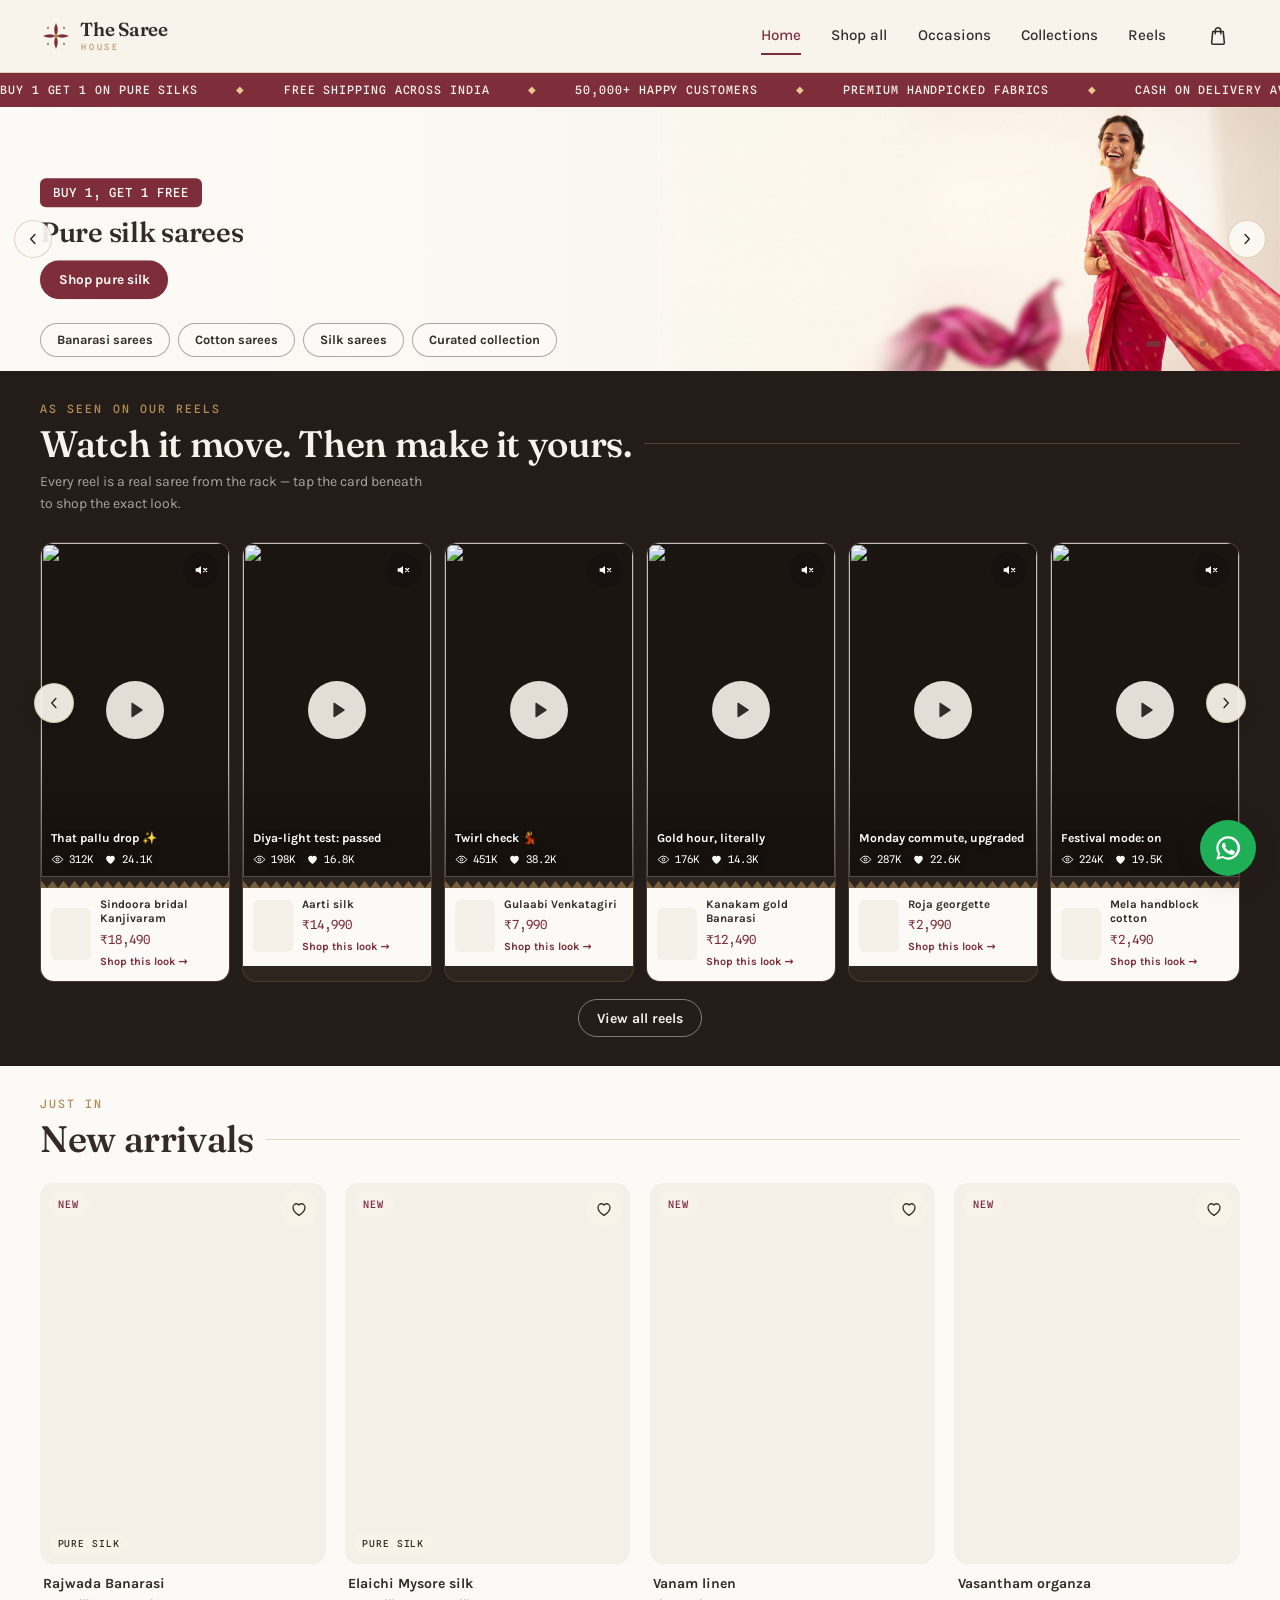
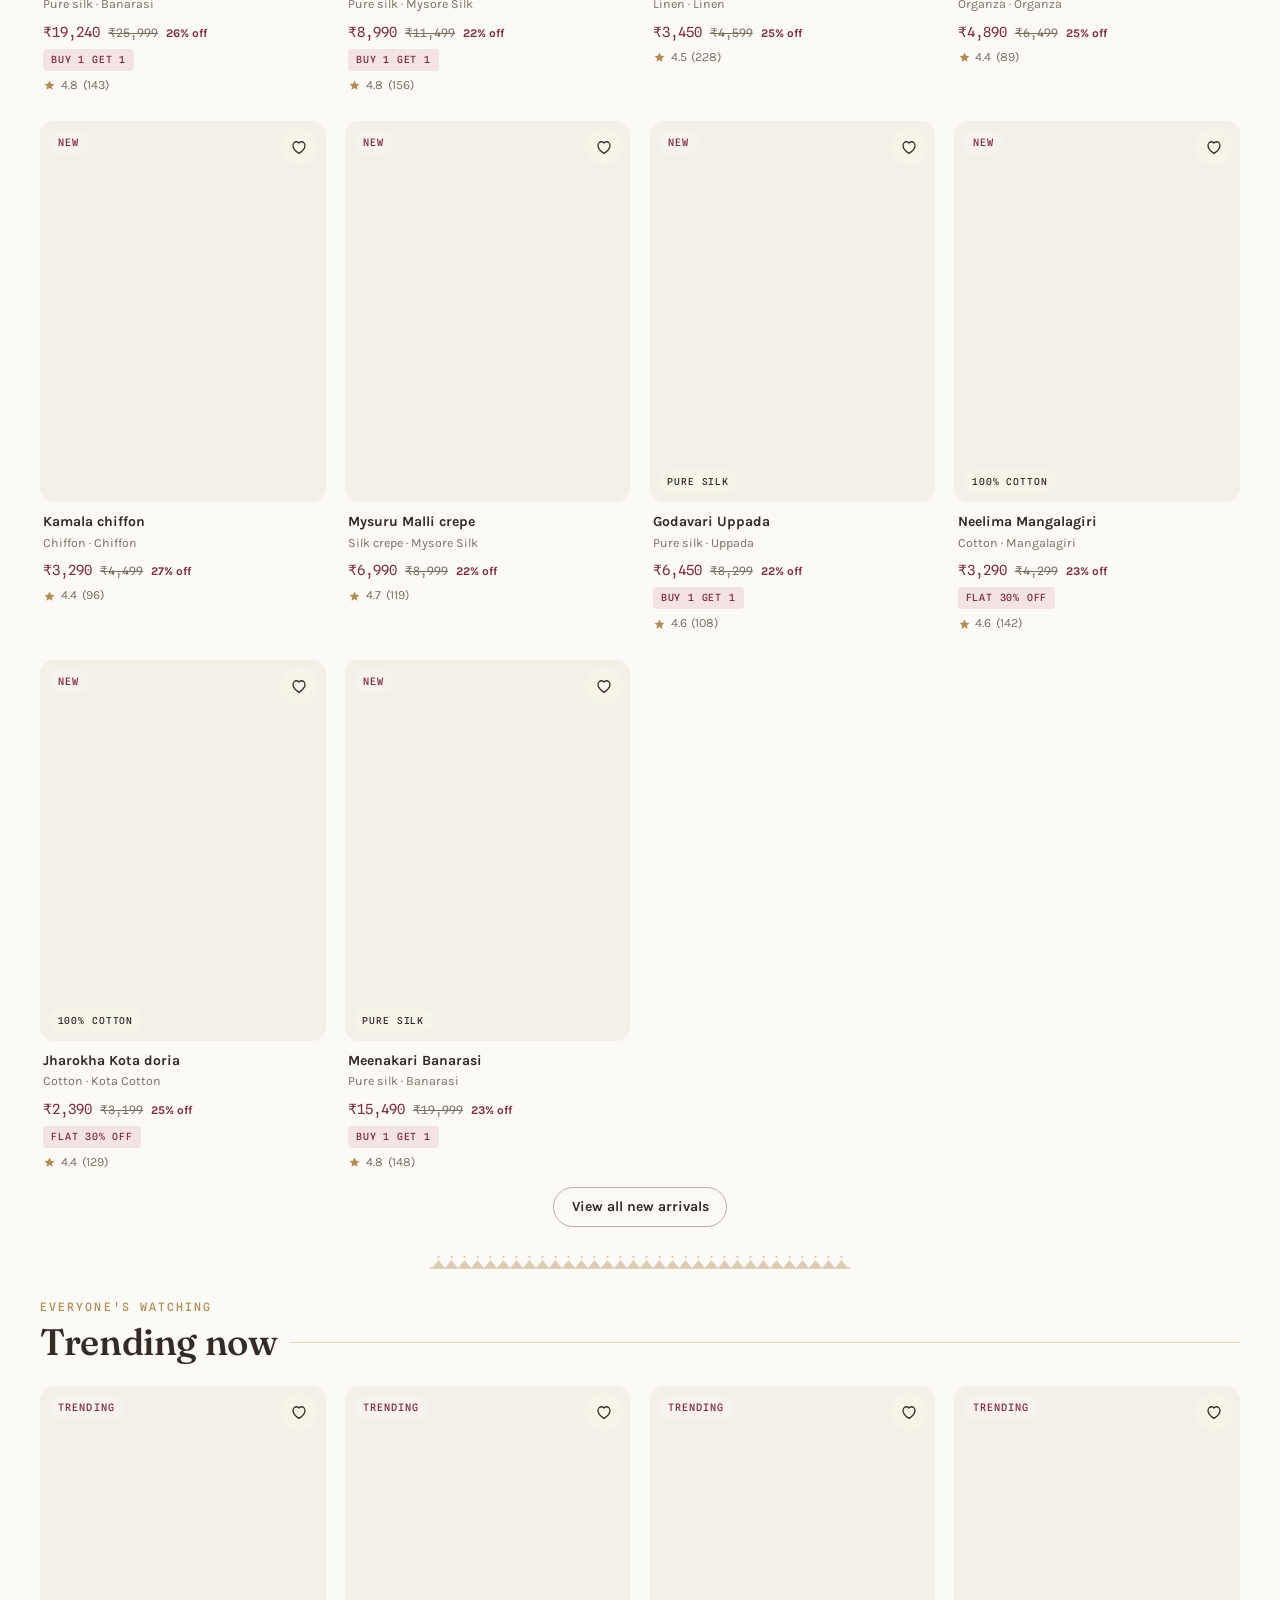
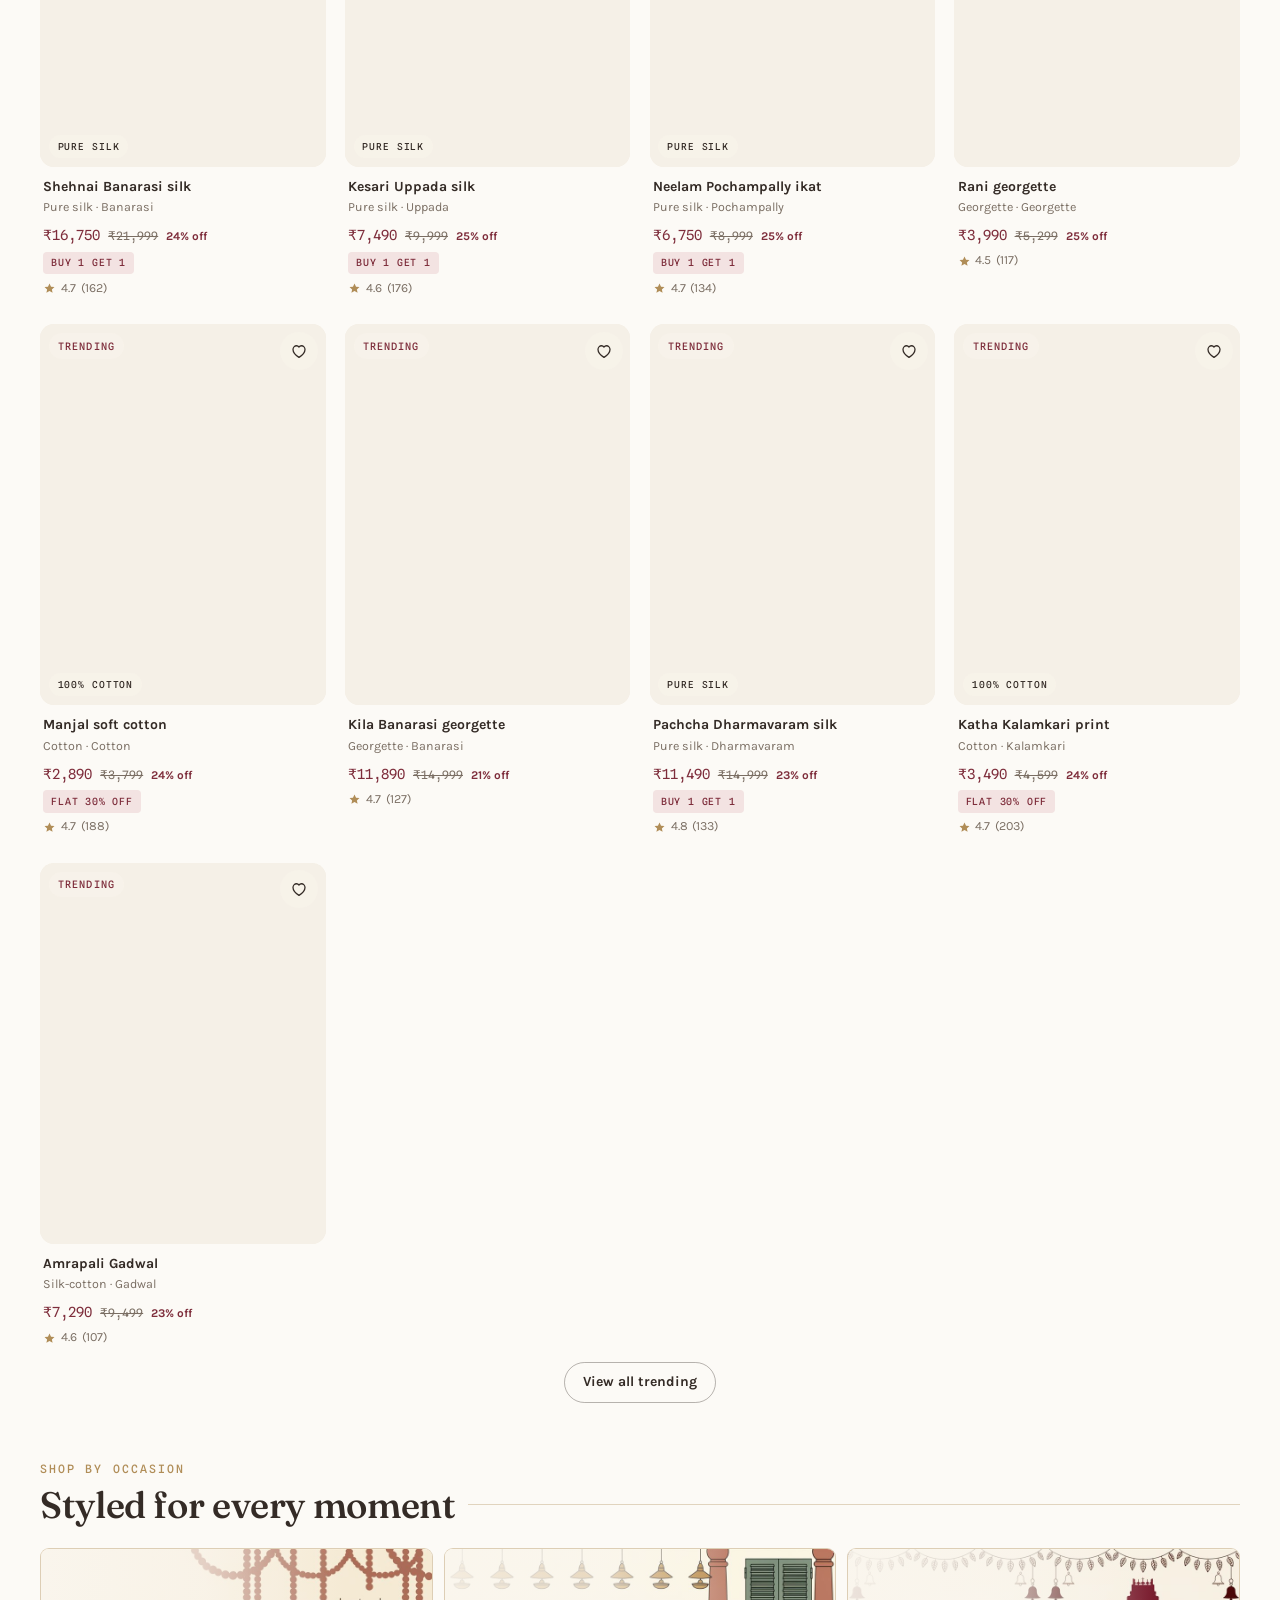
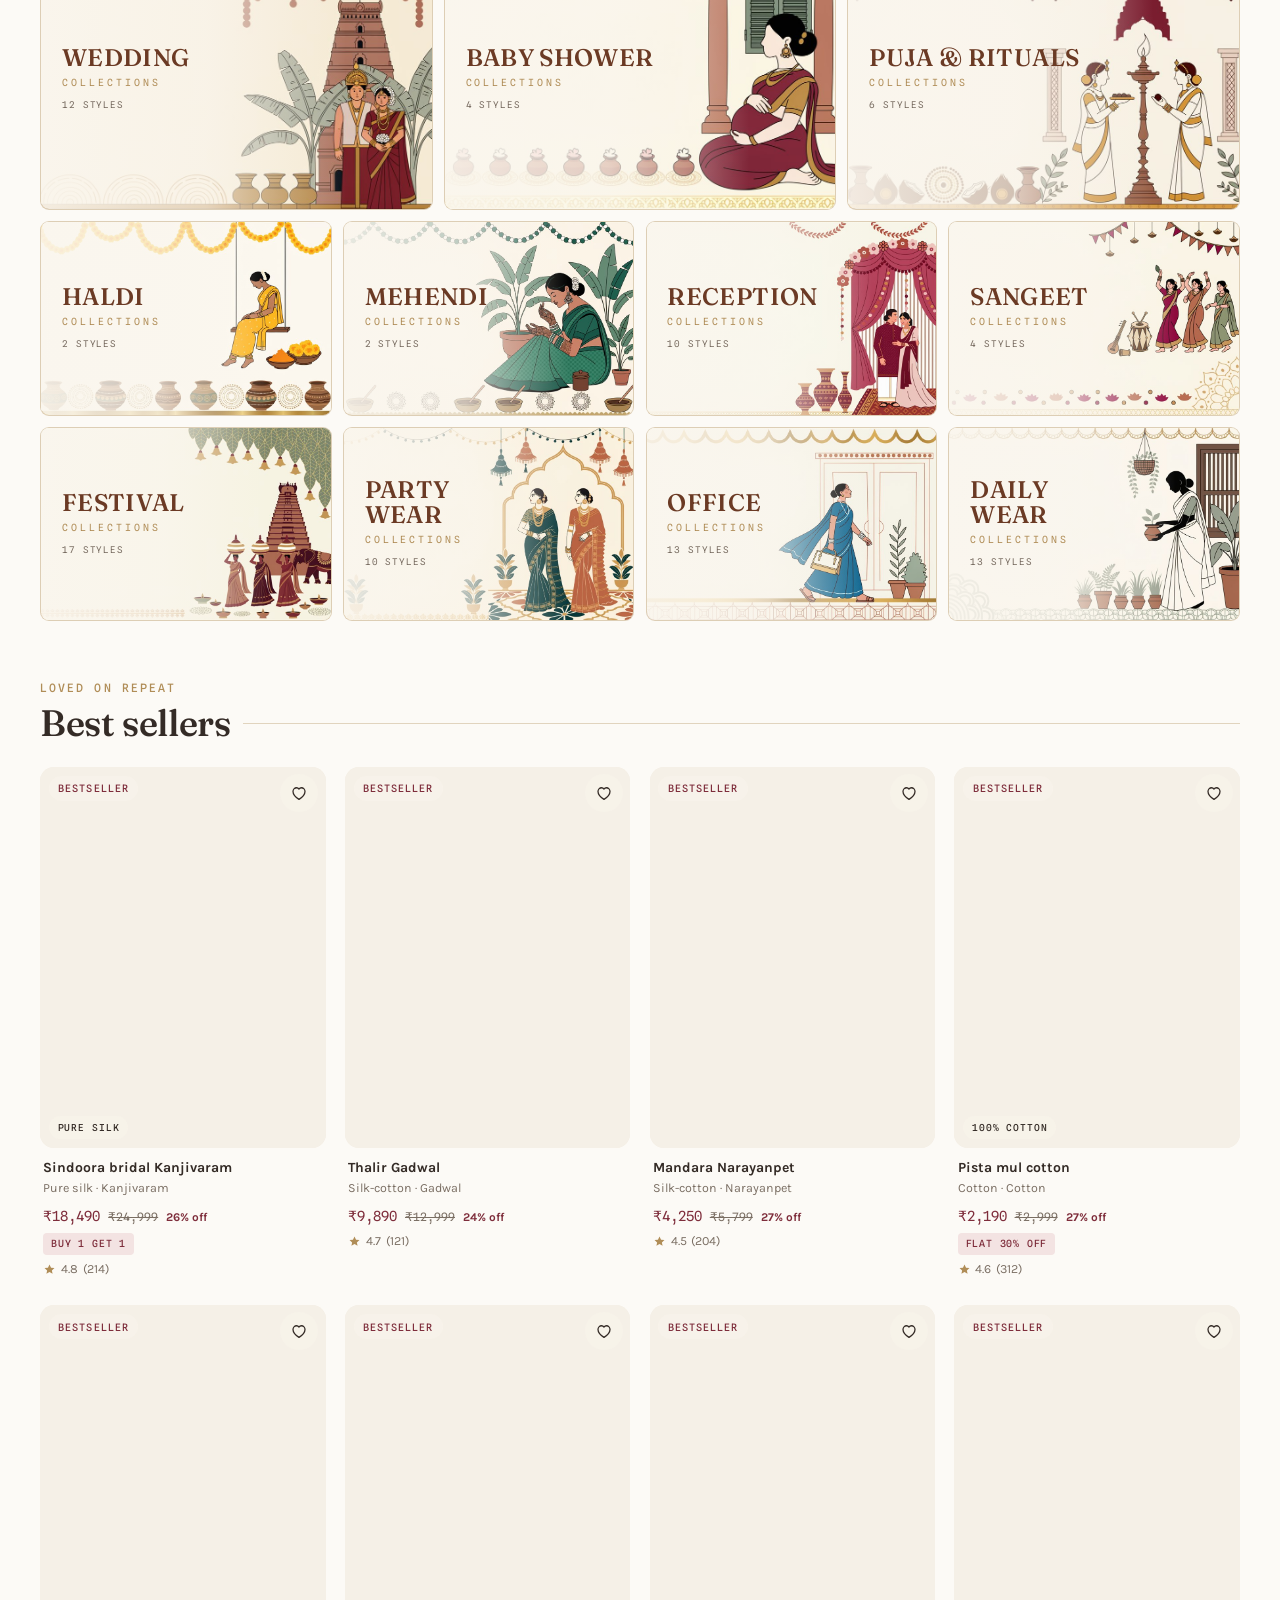
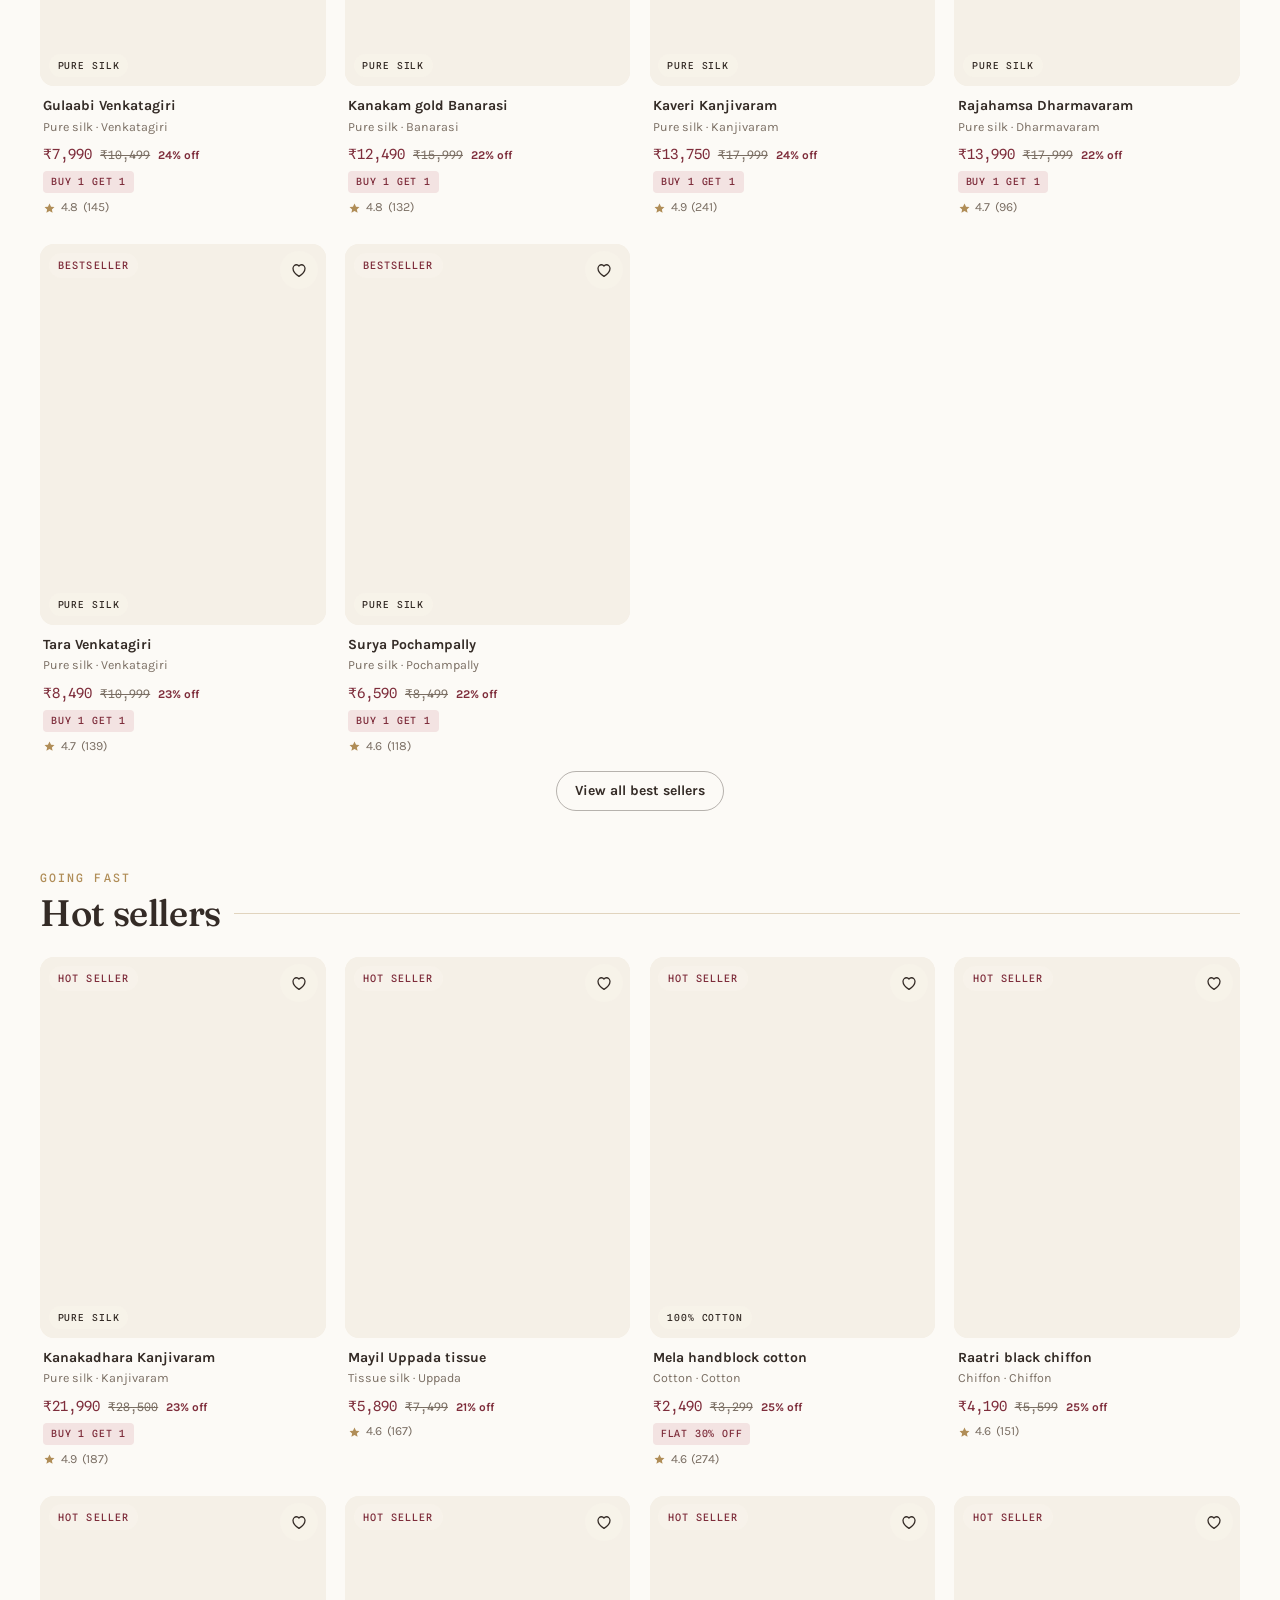
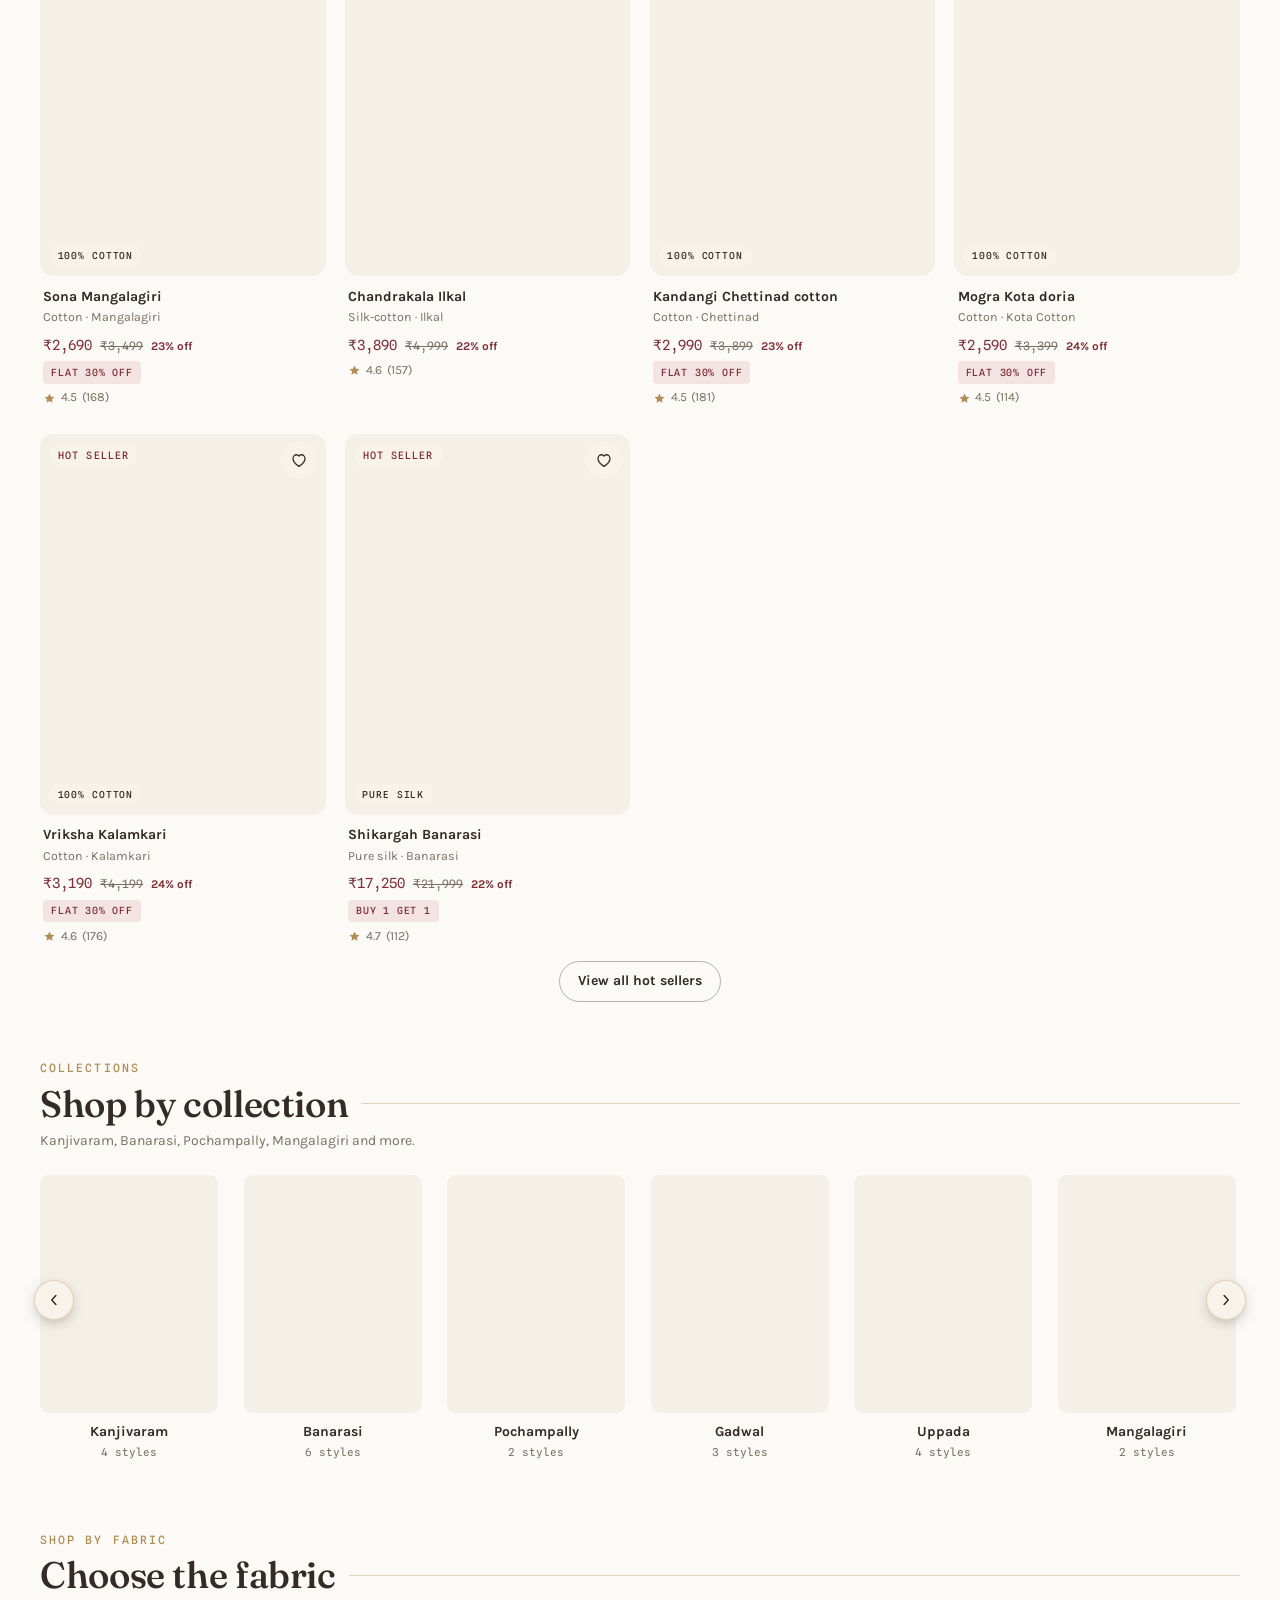
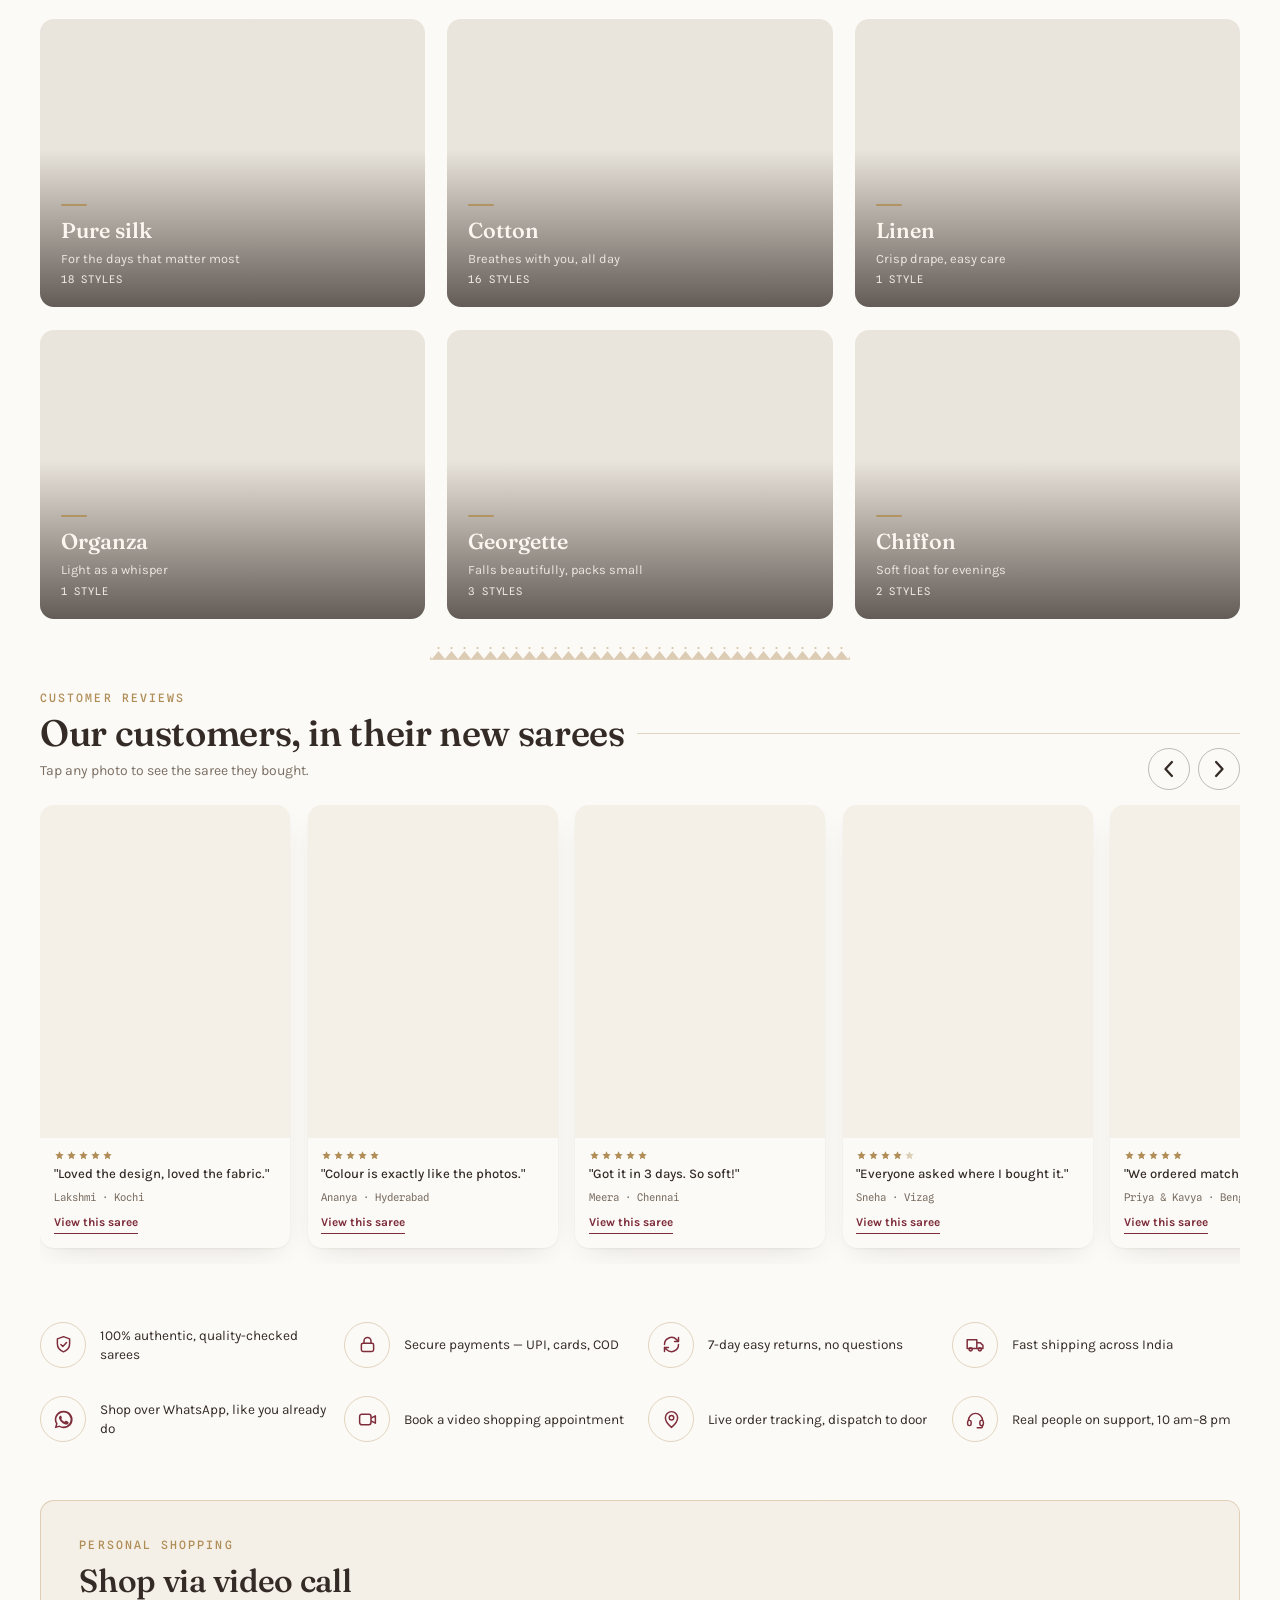
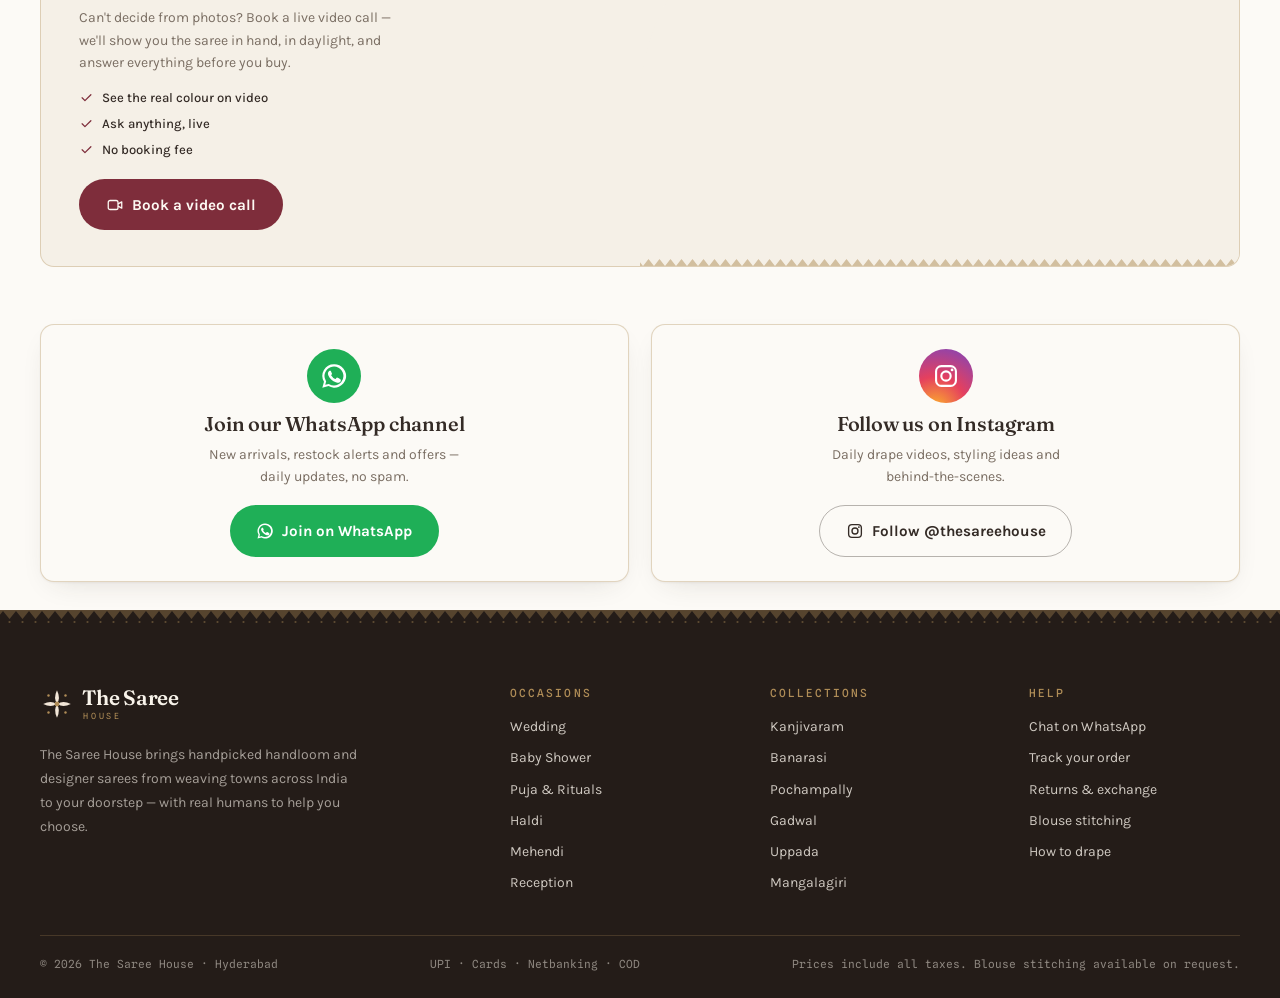
==== commit 0b7c38bd: "refactor: rename brand from Divya's Sarees to The Saree House Replaces the brand name across page ti" ====
--- a/index.html
+++ b/index.html
@@ -3,7 +3,7 @@
 <head>
   <meta charset="UTF-8">
   <meta name="viewport" content="width=device-width, initial-scale=1.0">
-  <title>Divya's Sarees — Handpicked sarees, delivered with love</title>
+  <title>The Saree House — Handpicked sarees, delivered with love</title>
   <meta name="description" content="Handpicked Kanjivaram, Banarasi, cotton and designer sarees for weddings, festivals and every day. Shop on the site or over WhatsApp — fast shipping across India.">
   <meta name="theme-color" content="#FBF9F4">
   <link rel="preconnect" href="https://fonts.googleapis.com">
@@ -16,7 +16,7 @@
 <body data-page="home">
 
   <main id="main">
-    <h1 class="visually-hidden">Divya's Sarees — buy sarees online</h1>
+    <h1 class="visually-hidden">The Saree House — buy sarees online</h1>
 
     <!-- 1 · slim offer strip (compact on mobile, wider on desktop) -->
     <section class="offer-strip" id="offer-strip" aria-roledescription="carousel" aria-label="Current offers"></section>
--- a/css/style.css
+++ b/css/style.css
@@ -1,5 +1,5 @@
 /* =========================================================================
-   DIVYA'S SAREES — STYLE
+   THE SAREE HOUSE — STYLE
    Tokens first. The interface recedes; the sarees are the colour.
    ========================================================================= */
 
